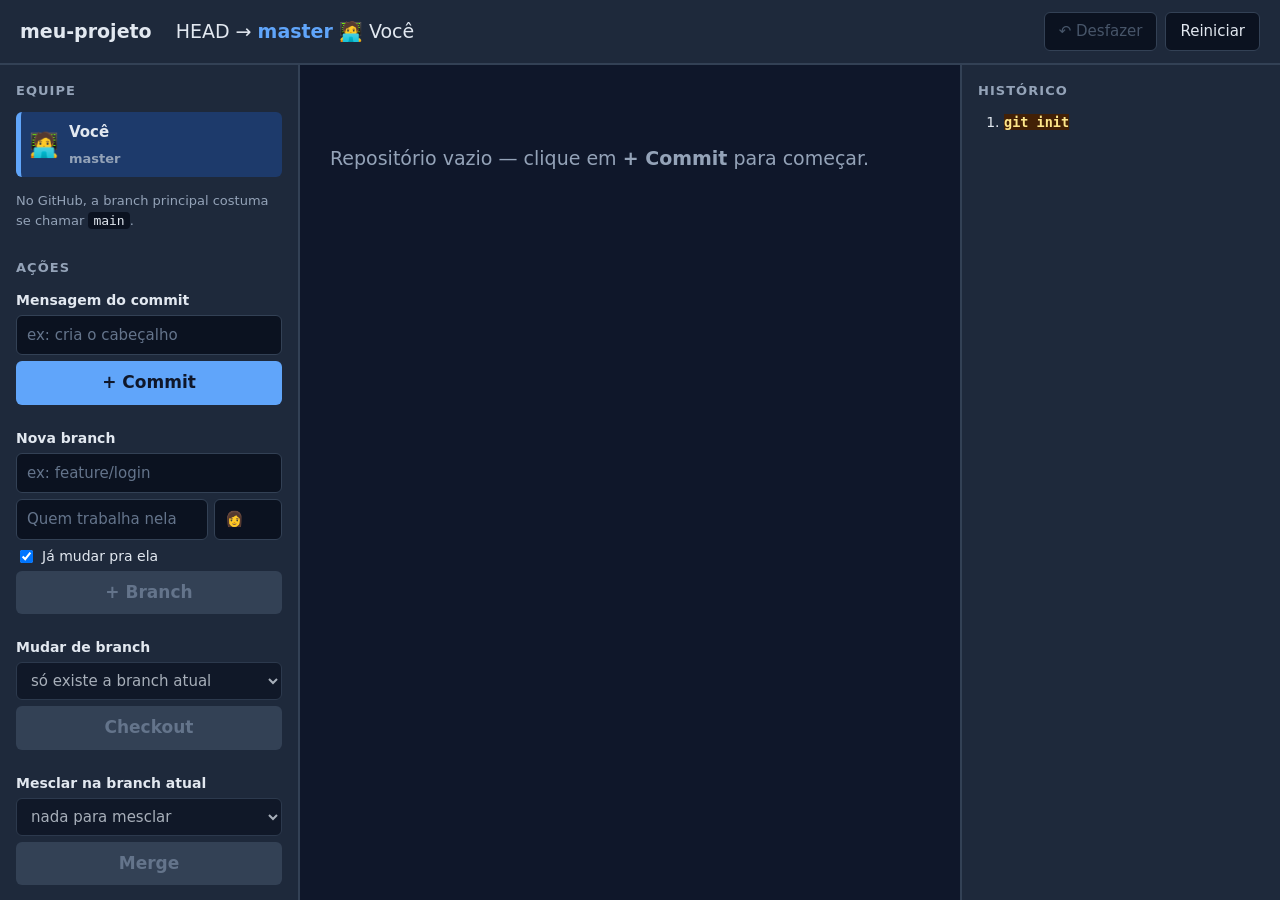
==== branches-na-pratica.html @ c1f227b4 "Torna o botão Salvar do editor de nome alcançável Os inputs em flex sem min-width: 0 não encolhiam a" ====
<!doctype html>
<html lang="pt-BR">
<head>
  <meta charset="utf-8">
  <meta name="viewport" content="width=device-width, initial-scale=1">
  <title>Branches na prática</title>
  <style>
/* Tema escuro. Projetor em sala com a luz baixa: fundo escuro cansa menos a vista
   e faz as cores das branches saltarem. Tipografia grande para leitura no fundo
   da sala.

   O fundo NÃO é preto puro: projetor com preto absoluto revela poeira e pontos
   quentes da lente. Um azul-ardósia bem escuro rende melhor. */

:root {
  --texto: #e2e8f0;
  --texto-suave: #94a3b8;
  --texto-apagado: #64748b;
  --borda: #334155;
  --fundo: #0f172a;
  --fundo-painel: #1e293b;
  --fundo-campo: #0b1220;
  /* Azul claro, não médio: no tema escuro o botão primário leva texto ESCURO em
     cima, igual às pílulas das branches. Texto branco sobre um azul médio daria
     3,7:1 — abaixo do mínimo legível, e são os cinco botões que o professor mais
     usa. Claro + texto escuro dá ~6,7:1 e ainda unifica a linguagem visual. */
  --destaque: #60a5fa;
  --erro: #f87171;
  --realce: #fde68a;
  --realce-fundo: #422006;
}

* { box-sizing: border-box; }

body {
  margin: 0;
  font: 17px/1.5 system-ui, -apple-system, "Segoe UI", sans-serif;
  color: var(--texto);
  background: var(--fundo);
  height: 100vh;
  display: flex;
  flex-direction: column;
  overflow: hidden;
}

/* ---------- topo ---------- */

.topo {
  display: flex;
  align-items: center;
  gap: 24px;
  padding: 12px 20px;
  border-bottom: 2px solid var(--borda);
  background: var(--fundo-painel);
  flex: 0 0 auto;
}
.topo-titulo { font-weight: 700; font-size: 19px; }
.topo-head { font-size: 19px; flex: 1; }
.topo-head strong { color: var(--destaque); }
.topo-acoes { display: flex; gap: 8px; }

/* ---------- colunas ---------- */

.colunas {
  display: grid;
  grid-template-columns: 300px 1fr 320px;
  flex: 1 1 auto;
  min-height: 0;
}

.coluna-esquerda, .coluna-direita {
  overflow-y: auto;
  padding: 16px;
  background: var(--fundo-painel);
}
.coluna-esquerda { border-right: 2px solid var(--borda); }
.coluna-direita { border-left: 2px solid var(--borda); }

.coluna-centro {
  display: flex;
  flex-direction: column;
  min-width: 0;
  min-height: 0;
}

h2 {
  font-size: 13px;
  text-transform: uppercase;
  letter-spacing: 0.08em;
  color: var(--texto-suave);
  margin: 0 0 12px;
}

.bloco { margin-bottom: 28px; }

/* ---------- controles ---------- */

.acao { margin-bottom: 18px; }
.acao label { display: block; font-size: 14px; font-weight: 600; margin-bottom: 4px; }

input[type="text"], select {
  width: 100%;
  padding: 8px 10px;
  font: inherit;
  font-size: 15px;
  color: var(--texto);
  border: 1px solid var(--borda);
  border-radius: 6px;
  background: var(--fundo-campo);
  margin-bottom: 6px;
}
input[type="text"]::placeholder { color: var(--texto-apagado); }
input[type="text"]:focus, select:focus {
  outline: 2px solid var(--destaque);
  outline-offset: 1px;
}

.dupla { display: grid; grid-template-columns: 1fr 68px; gap: 6px; }
.dupla input { margin-bottom: 6px; }

.checkbox {
  font-weight: 400 !important;
  font-size: 14px !important;
  display: flex !important;
  align-items: center;
  gap: 6px;
  margin-bottom: 8px;
}
.checkbox input { width: auto; }

.botao {
  width: 100%;
  padding: 9px 12px;
  font: inherit;
  font-weight: 700;
  color: #0f172a;
  background: var(--destaque);
  border: none;
  border-radius: 6px;
  cursor: pointer;
}
.botao:hover { filter: brightness(1.15); }
.botao:disabled { background: #334155; color: #64748b; cursor: not-allowed; }

.botao-secundario {
  padding: 7px 14px;
  font: inherit;
  font-size: 15px;
  color: var(--texto);
  background: var(--fundo-campo);
  border: 1px solid var(--borda);
  border-radius: 6px;
  cursor: pointer;
}
.botao-secundario:hover:not(:disabled) { border-color: var(--destaque); }
.botao-secundario:disabled { color: #475569; cursor: not-allowed; }

.erro {
  color: var(--erro);
  font-size: 13px;
  margin: 4px 0 0;
  min-height: 1px;
}

.nota { font-size: 13px; color: var(--texto-suave); margin-top: 14px; }
.nota code { background: var(--fundo-campo); color: var(--texto); padding: 1px 5px; border-radius: 4px; }

/* ---------- equipe ---------- */

.dev {
  display: flex;
  align-items: center;
  gap: 10px;
  padding: 7px 8px;
  border-radius: 6px;
  border-left: 5px solid transparent;
  margin-bottom: 4px;
}
.dev.ativo { background: #1d3a6b; font-weight: 600; }
.dev-emoji { font-size: 24px; line-height: 1; }
.dev-nome { font-size: 15px; }
.dev-branch { font-size: 13px; color: var(--texto-suave); }

.dev.editando { cursor: default; flex-wrap: wrap; }
.dev.editando input[type="text"] {
  width: auto;
  flex: 1 1 auto;
  min-width: 0;
  margin-bottom: 0;
  padding: 5px 7px;
  font-size: 14px;
}
.dev.editando input.dev-editar-emoji { flex: 0 0 56px; text-align: center; }
.dev.editando .dev-editar-salvar {
  flex: 0 0 auto;
  padding: 5px 10px;
  font-size: 13px;
  font-weight: 700;
  color: #0f172a;
  background: var(--destaque);
  border: none;
  border-radius: 6px;
  cursor: pointer;
}

/* ---------- histórico ---------- */

#lista-historico { margin: 0; padding-left: 26px; font-size: 14px; }
#lista-historico li { margin-bottom: 8px; }
#lista-historico code {
  font-family: ui-monospace, "Cascadia Code", Consolas, monospace;
  font-size: 13.5px;
  color: var(--texto);
  word-break: break-word;
}
#lista-historico li.recente code {
  background: var(--realce-fundo);
  color: var(--realce);
  font-weight: 700;
}

/* ---------- avisos ---------- */

#avisos { padding: 0 20px; flex: 0 0 auto; }
.aviso {
  margin: 10px 0 0;
  padding: 9px 14px;
  border-radius: 6px;
  font-size: 15px;
  color: var(--realce);
  background: var(--realce-fundo);
  border-left: 5px solid #ca8a04;
}

/* ---------- grafo ---------- */

.area-grafo { flex: 1 1 auto; overflow: auto; position: relative; padding: 10px 20px 20px; }
#grafo { display: block; transform-origin: 0 0; }
#dica-vazio { color: var(--texto-suave); font-size: 19px; padding: 50px 10px; }

.faixa-fundo { fill: transparent; }
/* Precisa sobreviver ao "black crush" de projetor barato, que comprime os tons
   escuros todos para perto do preto. #172554 sumia; este tem folga suficiente. */
.faixa-fundo.ativa { fill: #1e3a6b; }
.faixa-nome { font-size: 14px; font-weight: 700; fill: var(--texto-suave); }

.aresta { fill: none; stroke-width: 4; transition: d 300ms ease, stroke 300ms ease; }
.aresta.fantasma { stroke-dasharray: 7 6; }

.no { transition: transform 300ms ease; }
/* O anel em volta do commit é da cor do FUNDO, não branco: ele existe para abrir
   um respiro entre a bolinha e a linha que passa atrás dela. */
.no-circulo { stroke: var(--fundo); stroke-width: 3; }
.no.fantasma .no-circulo { stroke-dasharray: 5 4; opacity: 0.55; }
.no-emoji { font-size: 19px; text-anchor: middle; dominant-baseline: central; }
.no-msg { font-size: 13px; fill: var(--texto-suave); text-anchor: middle; }
.no.fantasma .no-msg { fill: #64748b; }

.etiqueta { transition: transform 300ms ease; }
.etiqueta-fundo { rx: 6; ry: 6; }
/* Texto ESCURO sobre a pílula clara. As cores de branch no tema escuro são
   claras e saturadas; texto branco em cima delas teria contraste baixo. */
.etiqueta-texto { font-size: 15px; font-weight: 700; fill: #0f172a; dominant-baseline: central; }
.etiqueta-linha { stroke-width: 2; }
.marca-head {
  font-size: 13px; font-weight: 800; fill: var(--texto); dominant-baseline: central;
}

@media (prefers-reduced-motion: reduce) {
  .aresta, .no, .etiqueta { transition: none; }
}

</style>
</head>
<body>

<header class="topo">
  <div class="topo-titulo">meu-projeto</div>
  <div class="topo-head" id="barra-head"></div>
  <div class="topo-acoes">
    <button id="btn-desfazer" class="botao-secundario" disabled>↶ Desfazer</button>
    <button id="btn-reiniciar" class="botao-secundario">Reiniciar</button>
  </div>
</header>

<main class="colunas">

  <aside class="coluna-esquerda">
    <section class="bloco">
      <h2>Equipe</h2>
      <div id="painel-equipe"></div>
      <p class="nota">No GitHub, a branch principal costuma se chamar <code>main</code>.</p>
    </section>

    <section class="bloco">
      <h2>Ações</h2>

      <div class="acao">
        <label for="msg-commit">Mensagem do commit</label>
        <input id="msg-commit" type="text" placeholder="ex: cria o cabeçalho">
        <button id="btn-commit" class="botao">+ Commit</button>
        <p class="erro" id="erro-commit"></p>
      </div>

      <div class="acao">
        <label for="nome-branch">Nova branch</label>
        <input id="nome-branch" type="text" placeholder="ex: feature/login">
        <div class="dupla">
          <input id="nome-dono" type="text" placeholder="Quem trabalha nela">
          <input id="emoji-dono" type="text" placeholder="👩" maxlength="4">
        </div>
        <label class="checkbox"><input id="ja-mudar" type="checkbox" checked> Já mudar pra ela</label>
        <button id="btn-branch" class="botao">+ Branch</button>
        <p class="erro" id="erro-branch"></p>
      </div>

      <div class="acao">
        <label for="sel-checkout">Mudar de branch</label>
        <select id="sel-checkout"></select>
        <button id="btn-checkout" class="botao">Checkout</button>
        <p class="erro" id="erro-checkout"></p>
      </div>

      <div class="acao">
        <label for="sel-merge">Mesclar na branch atual</label>
        <select id="sel-merge"></select>
        <button id="btn-merge" class="botao">Merge</button>
        <p class="erro" id="erro-merge"></p>
      </div>

      <div class="acao">
        <label for="sel-reset">Voltar para o commit</label>
        <select id="sel-reset"></select>
        <button id="btn-reset" class="botao">Reset</button>
        <p class="erro" id="erro-reset"></p>
      </div>
    </section>
  </aside>

  <section class="coluna-centro">
    <div id="avisos"></div>
    <div class="area-grafo">
      <p id="dica-vazio">Repositório vazio — clique em <strong>+ Commit</strong> para começar.</p>
      <svg id="grafo" xmlns="http://www.w3.org/2000/svg"></svg>
    </div>
  </section>

  <aside class="coluna-direita">
    <h2>Histórico</h2>
    <ol id="lista-historico"></ol>
  </aside>

</main>

<script>
(function (raiz) {
  "use strict";

  // Cores por faixa. Índice 0 = master. Calibradas para o TEMA ESCURO: tons claros
  // e saturados, que rendem em projetor e continuam distinguíveis entre si mesmo
  // com a matiz distorcida pela lente. Tons médios (#2563eb e afins) sumiriam
  // contra o fundo #0f172a.
  var CORES = [
    "#60a5fa", // azul
    "#fb7185", // rosa
    "#4ade80", // verde
    "#fbbf24", // âmbar
    "#c084fc", // roxo
    "#22d3ee", // ciano
    "#fb923c", // laranja
    "#a3e635"  // lima
  ];

  // SHA falso: hash FNV-1a do contador. Parece um sha de verdade e é determinístico,
  // o que é o que permite testar o resto do módulo.
  function gerarId(n) {
    var h = 0x811c9dc5;
    var s = "commit" + n;
    for (var i = 0; i < s.length; i++) {
      h = h ^ s.charCodeAt(i);
      h = Math.imul(h, 0x01000193) >>> 0;
    }
    return h.toString(16).padStart(8, "0").slice(0, 6);
  }

  function estadoInicial() {
    return {
      commits: [],
      branches: [{ nome: "master", pontaId: null, cor: CORES[0], donoId: "voce", faixa: 0 }],
      HEAD: { branch: "master" },
      devs: [{ id: "voce", nome: "Você", emoji: "🧑‍💻" }],
      historico: [{ n: 1, comando: "git init" }],
      proximoId: 1,
      proximaFaixa: 1
    };
  }

  function clonar(estado) {
    return JSON.parse(JSON.stringify(estado));
  }

  function acharBranch(estado, nome) {
    for (var i = 0; i < estado.branches.length; i++) {
      if (estado.branches[i].nome === nome) return estado.branches[i];
    }
    return null;
  }

  function acharCommit(estado, id) {
    for (var i = 0; i < estado.commits.length; i++) {
      if (estado.commits[i].id === id) return estado.commits[i];
    }
    return null;
  }

  function branchAtual(estado) {
    return acharBranch(estado, estado.HEAD.branch);
  }

  // Muta o estado recebido de propósito: só é chamada de dentro das operações
  // (commit, criarBranch, checkout, merge, reset), que já trabalham sobre um clone.
  function registrar(estado, comando) {
    estado.historico.push({ n: estado.historico.length + 1, comando: comando });
  }

  function commit(estado, mensagem) {
    mensagem = (mensagem || "").trim();
    if (!mensagem) {
      return { ok: false, erro: "Escreva uma mensagem para o commit." };
    }

    var e = clonar(estado);
    var br = branchAtual(e);
    var id = gerarId(e.proximoId);

    e.commits.push({
      id: id,
      mensagem: mensagem,
      pais: br.pontaId ? [br.pontaId] : [],
      autorId: br.donoId,
      faixa: br.faixa,
      ordem: e.proximoId - 1
    });
    e.proximoId = e.proximoId + 1;
    br.pontaId = id;

    var comando = 'git commit -m "' + mensagem.replace(/"/g, '\\"') + '"';
    registrar(e, comando);
    return { ok: true, estado: e, comando: comando };
  }

  // Muta o estado recebido de propósito: só é chamada de dentro de criarBranch,
  // que já trabalha sobre um clone.
  function registrarDev(estado, dono) {
    var nome = ((dono && dono.nome) || "").trim() || "Dev";
    var emoji = ((dono && dono.emoji) || "").trim() || "🧑‍💻";

    // Tira os acentos ANTES de gerar o id. Sem isto, "José" e "Josué" viram os dois
    // "jos", o segundo aluno é confundido com o primeiro e o projetor mostra o nome
    // errado no meio da aula. `normalize` é método de String — não quebra a pureza
    // do módulo nem depende de DOM.
    var semAcento = nome.normalize("NFD").replace(/[\u0300-\u036f]/g, "");
    var base = semAcento.toLowerCase().replace(/[^a-z0-9]+/g, "-").replace(/^-|-$/g, "") || "dev";

    var id = base;
    var sufixo = 2;
    while (true) {
      var achado = null;
      for (var i = 0; i < estado.devs.length; i++) {
        if (estado.devs[i].id === id) achado = estado.devs[i];
      }
      if (!achado) break;
      // Mesmo id E mesmo nome: é a mesma pessoa, reaproveita.
      if (achado.nome === nome) {
        achado.emoji = emoji;
        return id;
      }
      // Mesmo id, nome diferente: pessoa diferente, precisa de id próprio.
      id = base + "-" + sufixo;
      sufixo = sufixo + 1;
    }

    estado.devs.push({ id: id, nome: nome, emoji: emoji });
    return id;
  }

  // Renomear quem é dono de uma branch NÃO é uma operação de Git — é só trocar a
  // etiqueta da pessoa. Por isso não entra no histórico de comandos.
  function editarDev(estado, donoId, nome, emoji) {
    nome = (nome || "").trim();
    if (!nome) {
      return { ok: false, erro: "O nome não pode ficar vazio." };
    }
    var e = clonar(estado);
    for (var i = 0; i < e.devs.length; i++) {
      if (e.devs[i].id === donoId) {
        e.devs[i].nome = nome;
        e.devs[i].emoji = (emoji || "").trim() || e.devs[i].emoji;
        return { ok: true, estado: e };
      }
    }
    return { ok: false, erro: "Pessoa não encontrada." };
  }

  function criarBranch(estado, nome, dono, jaMudar) {
    nome = (nome || "").trim();
    if (!nome) {
      return { ok: false, erro: "Dê um nome para a branch." };
    }
    if (/\s/.test(nome)) {
      return { ok: false, erro: "Nome de branch não pode ter espaço. Use traço ou barra: feature/login" };
    }
    if (acharBranch(estado, nome)) {
      return { ok: false, erro: "Já existe uma branch chamada " + nome + "." };
    }
    if (!branchAtual(estado).pontaId) {
      return { ok: false, erro: "Faça pelo menos um commit antes de criar uma branch." };
    }

    var e = clonar(estado);
    var atual = branchAtual(e);
    var donoId = registrarDev(e, dono);

    e.branches.push({
      nome: nome,
      pontaId: atual.pontaId,
      cor: CORES[e.proximaFaixa % CORES.length],
      donoId: donoId,
      faixa: e.proximaFaixa
    });
    e.proximaFaixa = e.proximaFaixa + 1;

    var comando;
    if (jaMudar) {
      e.HEAD.branch = nome;
      comando = "git checkout -b " + nome;
    } else {
      comando = "git branch " + nome;
    }

    registrar(e, comando);
    return { ok: true, estado: e, comando: comando };
  }

  function checkout(estado, nome) {
    if (!acharBranch(estado, nome)) {
      return { ok: false, erro: "A branch " + nome + " não existe." };
    }
    if (estado.HEAD.branch === nome) {
      return { ok: false, erro: "Você já está em " + nome + "." };
    }

    var e = clonar(estado);
    e.HEAD.branch = nome;
    var comando = "git checkout " + nome;
    registrar(e, comando);
    return { ok: true, estado: e, comando: comando };
  }

  // Percorre a cadeia de pais e devolve o conjunto de ids alcançáveis,
  // incluindo o próprio commitId.
  function alcancaveis(estado, commitId) {
    var vistos = {};
    var pilha = commitId ? [commitId] : [];
    while (pilha.length > 0) {
      var id = pilha.pop();
      if (!id || vistos[id]) continue;
      vistos[id] = true;
      var c = acharCommit(estado, id);
      if (c) {
        for (var i = 0; i < c.pais.length; i++) pilha.push(c.pais[i]);
      }
    }
    return vistos;
  }

  function ehAncestral(estado, idA, idB) {
    if (!idA || !idB) return false;
    return alcancaveis(estado, idB)[idA] === true;
  }

  function merge(estado, nomeOrigem) {
    var origem = acharBranch(estado, nomeOrigem);
    if (!origem) {
      return { ok: false, erro: "A branch " + nomeOrigem + " não existe." };
    }
    var atual = branchAtual(estado);
    if (origem.nome === atual.nome) {
      return { ok: false, erro: "Não dá para mesclar uma branch nela mesma." };
    }
    if (!origem.pontaId) {
      return { ok: false, erro: "A branch " + nomeOrigem + " ainda não tem commits." };
    }

    var comando = "git merge " + nomeOrigem;

    // Nada a trazer: a ponta da origem já faz parte da história da branch atual.
    if (atual.pontaId && ehAncestral(estado, origem.pontaId, atual.pontaId)) {
      var eA = clonar(estado);
      registrar(eA, comando);
      return {
        ok: true, estado: eA, comando: comando,
        tipo: "atualizado", aviso: "Already up to date."
      };
    }

    // Fast-forward: a branch atual não andou desde a ramificação.
    if (!atual.pontaId || ehAncestral(estado, atual.pontaId, origem.pontaId)) {
      var eF = clonar(estado);
      acharBranch(eF, atual.nome).pontaId = origem.pontaId;
      registrar(eF, comando);
      return {
        ok: true, estado: eF, comando: comando,
        tipo: "fast-forward", aviso: "Fast-forward: a etiqueta só andou para frente."
      };
    }

    // Os dois lados avançaram: nasce um commit com dois pais.
    var e = clonar(estado);
    var destino = branchAtual(e);
    var id = gerarId(e.proximoId);

    e.commits.push({
      id: id,
      mensagem: "Merge branch '" + nomeOrigem + "' into " + destino.nome,
      pais: [destino.pontaId, origem.pontaId],
      autorId: destino.donoId,
      faixa: destino.faixa,
      ordem: e.proximoId - 1
    });
    e.proximoId = e.proximoId + 1;
    destino.pontaId = id;

    registrar(e, comando);
    return { ok: true, estado: e, comando: comando, tipo: "commit-de-merge" };
  }

  function reset(estado, commitId) {
    var atual = branchAtual(estado);
    if (!acharCommit(estado, commitId)) {
      return { ok: false, erro: "Esse commit não existe." };
    }
    if (commitId === atual.pontaId) {
      return { ok: false, erro: "Você já está nesse commit." };
    }
    if (!alcancaveis(estado, atual.pontaId)[commitId]) {
      return { ok: false, erro: "Esse commit não faz parte do histórico de " + atual.nome + "." };
    }

    var e = clonar(estado);
    acharBranch(e, atual.nome).pontaId = commitId;
    var comando = "git reset --hard " + commitId;
    registrar(e, comando);
    return { ok: true, estado: e, comando: comando };
  }

  // Commits que nenhuma branch alcança mais. São desenhados na faixa fantasma.
  function orfaos(estado) {
    var vivos = {};
    for (var i = 0; i < estado.branches.length; i++) {
      var alc = alcancaveis(estado, estado.branches[i].pontaId);
      for (var id in alc) {
        if (Object.prototype.hasOwnProperty.call(alc, id)) vivos[id] = true;
      }
    }
    var lista = [];
    for (var j = 0; j < estado.commits.length; j++) {
      if (!vivos[estado.commits[j].id]) lista.push(estado.commits[j].id);
    }
    return lista;
  }

  // Alimenta o dropdown de reset: histórico da branch atual, do mais novo para o
  // mais antigo, sem a ponta atual (resetar para ela seria um comando sem efeito).
  function commitsAlcancaveis(estado) {
    var atual = branchAtual(estado);
    if (!atual || !atual.pontaId) return [];
    var alc = alcancaveis(estado, atual.pontaId);
    var lista = [];
    for (var i = estado.commits.length - 1; i >= 0; i--) {
      var c = estado.commits[i];
      if (alc[c.id] && c.id !== atual.pontaId) {
        lista.push({ id: c.id, mensagem: c.mensagem });
      }
    }
    return lista;
  }

  raiz.Repo = {
    CORES: CORES,
    gerarId: gerarId,
    estadoInicial: estadoInicial,
    clonar: clonar,
    acharBranch: acharBranch,
    acharCommit: acharCommit,
    branchAtual: branchAtual,
    commit: commit,
    editarDev: editarDev,
    criarBranch: criarBranch,
    checkout: checkout,
    alcancaveis: alcancaveis,
    ehAncestral: ehAncestral,
    merge: merge,
    reset: reset,
    orfaos: orfaos,
    commitsAlcancaveis: commitsAlcancaveis
  };
})(typeof globalThis !== "undefined" ? globalThis : this);

</script>
<script>
(function (raiz) {
  "use strict";

  var Repo = raiz.Repo;
  if (!Repo && typeof require !== "undefined") {
    require("./repo.js");
    Repo = raiz.Repo;
  }

  var RAIO = 18;
  var ESPACO_X = 96;
  var ESPACO_Y = 96;
  var MARGEM_X = 90;
  var MARGEM_Y = 70;
  var DESLOC_ETIQUETA_X = 34;  // etiqueta fica à direita do commit-ponta
  var ALTURA_ETIQUETA = 30;    // passo do empilhamento
  var LARGURA_HEAD = 62;       // folga para "◀ HEAD" depois da pílula, com margem
  var MEIA_LEGENDA = 55;       // metade da largura máxima de uma legenda de 12 caracteres
  var COR_FANTASMA = "#64748b"; // cinza-ardósia: visível no escuro, claramente apagado

  function calcular(estado) {
    var orfaos = {};
    var listaOrfaos = Repo.orfaos(estado);
    for (var i = 0; i < listaOrfaos.length; i++) orfaos[listaOrfaos[i]] = true;

    // A faixa fantasma fica sempre abaixo de todas as faixas de branch.
    var maiorFaixa = 0;
    for (var b = 0; b < estado.branches.length; b++) {
      if (estado.branches[b].faixa > maiorFaixa) maiorFaixa = estado.branches[b].faixa;
    }
    var faixaFantasma = maiorFaixa + 1;

    var corDaFaixa = {};
    var emojiDoDev = {};
    for (var d = 0; d < estado.devs.length; d++) emojiDoDev[estado.devs[d].id] = estado.devs[d].emoji;
    for (var k = 0; k < estado.branches.length; k++) corDaFaixa[estado.branches[k].faixa] = estado.branches[k].cor;

    // ----- nós -----
    var pos = {};
    var nos = [];
    for (var c = 0; c < estado.commits.length; c++) {
      var commit = estado.commits[c];
      var orfao = orfaos[commit.id] === true;
      var faixa = orfao ? faixaFantasma : commit.faixa;
      var x = MARGEM_X + commit.ordem * ESPACO_X;
      var y = MARGEM_Y + faixa * ESPACO_Y;
      pos[commit.id] = { x: x, y: y, faixa: faixa };
      nos.push({
        id: commit.id,
        x: x,
        y: y,
        cor: orfao ? COR_FANTASMA : (corDaFaixa[commit.faixa] || COR_FANTASMA),
        emoji: emojiDoDev[commit.autorId] || "🧑‍💻",
        mensagem: commit.mensagem,
        orfao: orfao,
        faixa: faixa
      });
    }

    // ----- arestas -----
    var arestas = [];
    for (var n = 0; n < estado.commits.length; n++) {
      var filho = estado.commits[n];
      for (var p = 0; p < filho.pais.length; p++) {
        var pai = filho.pais[p];
        if (!pos[pai] || !pos[filho.id]) continue;
        arestas.push({
          de: pai,
          para: filho.id,
          x1: pos[pai].x,
          y1: pos[pai].y,
          x2: pos[filho.id].x,
          y2: pos[filho.id].y,
          tipo: pos[pai].faixa === pos[filho.id].faixa ? "reta" : "curva",
          cor: pos[filho.id].faixa === faixaFantasma ? COR_FANTASMA : (corDaFaixa[filho.faixa] || COR_FANTASMA)
        });
      }
    }

    // ----- etiquetas -----
    // Ancoradas no commit-ponta. branch.faixa decide onde nascem commits futuros,
    // não onde a etiqueta é desenhada. Etiquetas no mesmo commit empilham.
    var porPonta = {};
    var ordemPonta = [];
    for (var q = 0; q < estado.branches.length; q++) {
      var br = estado.branches[q];
      if (!br.pontaId) continue;
      if (!porPonta[br.pontaId]) { porPonta[br.pontaId] = []; ordemPonta.push(br.pontaId); }
      porPonta[br.pontaId].push(br);
    }

    var etiquetas = [];
    for (var o = 0; o < ordemPonta.length; o++) {
      var pontaId = ordemPonta[o];
      var grupo = porPonta[pontaId];
      var centro = ((grupo.length - 1) * ALTURA_ETIQUETA) / 2;
      for (var g = 0; g < grupo.length; g++) {
        var emoji = emojiDoDev[grupo[g].donoId] || "🧑‍💻";
        var rotulo = emoji + " " + grupo[g].nome;
        etiquetas.push({
          nome: grupo[g].nome,
          cor: grupo[g].cor,
          emoji: emoji,
          commitId: pontaId,
          x: pos[pontaId].x + DESLOC_ETIQUETA_X,
          y: pos[pontaId].y + g * ALTURA_ETIQUETA - centro,
          ehHead: estado.HEAD.branch === grupo[g].nome,
          larguraPilula: 22 + rotulo.length * 9.5
        });
      }
    }

    // ----- faixas -----
    var faixas = [];
    for (var f = 0; f < estado.branches.length; f++) {
      var bf = estado.branches[f];
      if (!bf.pontaId) continue; // branch ainda sem commit não tem faixa para desenhar
      faixas.push({
        indice: bf.faixa,
        y: MARGEM_Y + bf.faixa * ESPACO_Y,
        nome: bf.nome,
        cor: bf.cor,
        ativa: estado.HEAD.branch === bf.nome,
        fantasma: false
      });
    }
    faixas.sort(function (a, z) { return a.indice - z.indice; });
    if (listaOrfaos.length > 0) {
      faixas.push({
        indice: faixaFantasma,
        y: MARGEM_Y + faixaFantasma * ESPACO_Y,
        nome: "commits abandonados",
        cor: COR_FANTASMA,
        ativa: false,
        fantasma: true
      });
    }

    var maiorX = MARGEM_X;
    for (var m = 0; m < nos.length; m++) if (nos[m].x > maiorX) maiorX = nos[m].x;
    var ultimaFaixa = faixas.length > 0 ? faixas[faixas.length - 1].indice : 0;

    // A largura vem do conteúdo, não de uma folga fixa: cada etiqueta reserva
    // espaço para a própria pílula MAIS o marcador "◀ HEAD", ainda que ela não
    // seja o HEAD agora — assim o canvas não pula de largura quando o HEAD muda.
    var largura = maiorX + MEIA_LEGENDA;
    for (var ie = 0; ie < etiquetas.length; ie++) {
      var direita = etiquetas[ie].x + etiquetas[ie].larguraPilula + 10 + LARGURA_HEAD;
      if (direita > largura) largura = direita;
    }

    return {
      nos: nos,
      arestas: arestas,
      etiquetas: etiquetas,
      faixas: faixas,
      largura: largura,
      altura: MARGEM_Y + (ultimaFaixa + 1) * ESPACO_Y,
      vazio: nos.length === 0
    };
  }

  raiz.Layout = {
    calcular: calcular,
    RAIO: RAIO,
    ESPACO_X: ESPACO_X,
    ESPACO_Y: ESPACO_Y,
    MARGEM_X: MARGEM_X,
    MARGEM_Y: MARGEM_Y,
    LARGURA_HEAD: LARGURA_HEAD,
    COR_FANTASMA: COR_FANTASMA
  };
})(typeof globalThis !== "undefined" ? globalThis : this);

</script>
<script>
(function (raiz) {
  "use strict";

  var NS = "http://www.w3.org/2000/svg";
  var svg = null;
  var grupos = {};

  // Elementos reaproveitados entre desenhos, indexados por chave estável:
  // commits por id, etiquetas por nome de branch.
  //
  // Isto NÃO é otimização — é o que faz a animação existir. Transição CSS só
  // dispara quando um elemento JÁ ESTAVA na tela com outro valor. Se recriássemos
  // tudo a cada desenho, a etiqueta teletransportaria em vez de deslizar, e o
  // principal recurso didático do app iria embora.
  var vistos = { nos: {}, etiquetas: {} };

  function criar(tag, atributos) {
    var el = document.createElementNS(NS, tag);
    for (var k in atributos) {
      if (Object.prototype.hasOwnProperty.call(atributos, k)) el.setAttribute(k, atributos[k]);
    }
    return el;
  }

  function limpar(el) {
    while (el.firstChild) el.removeChild(el.firstChild);
  }

  // Ordem de criação = ordem de pintura. Faixas ficam por baixo de tudo,
  // etiquetas por cima de tudo.
  function montar(elementoSvg) {
    svg = elementoSvg;
    limpar(svg);
    vistos = { nos: {}, etiquetas: {} };
    ["faixas", "arestas", "nos", "etiquetas"].forEach(function (nome) {
      grupos[nome] = criar("g", { "class": "grupo-" + nome });
      svg.appendChild(grupos[nome]);
    });
  }

  // Descarta os elementos cuja chave sumiu do layout (ex.: reiniciar, desfazer).
  function podar(cache, grupo, presentes) {
    for (var chave in cache) {
      if (!Object.prototype.hasOwnProperty.call(cache, chave)) continue;
      if (!presentes[chave]) {
        grupo.removeChild(cache[chave].g);
        delete cache[chave];
      }
    }
  }

  function desenharFaixas(layout) {
    limpar(grupos.faixas);
    layout.faixas.forEach(function (f) {
      grupos.faixas.appendChild(criar("rect", {
        "class": "faixa-fundo" + (f.ativa ? " ativa" : ""),
        x: 0, y: f.y - 44, width: layout.largura, height: 88
      }));
      var texto = criar("text", { "class": "faixa-nome", x: 10, y: f.y - 26 });
      texto.textContent = f.nome;
      texto.setAttribute("fill", f.cor);
      grupos.faixas.appendChild(texto);
    });
  }

  function desenharArestas(layout) {
    limpar(grupos.arestas);
    layout.arestas.forEach(function (a) {
      var d;
      if (a.tipo === "reta") {
        d = "M " + a.x1 + " " + a.y1 + " L " + a.x2 + " " + a.y2;
      } else {
        // Bézier cúbica: sai na horizontal do pai e chega na horizontal do filho,
        // o que deixa a ramificação com cara de trilho de trem.
        var meio = (a.x1 + a.x2) / 2;
        d = "M " + a.x1 + " " + a.y1 +
            " C " + meio + " " + a.y1 + ", " + meio + " " + a.y2 + ", " + a.x2 + " " + a.y2;
      }
      grupos.arestas.appendChild(criar("path", {
        "class": "aresta" + (a.cor === Layout.COR_FANTASMA ? " fantasma" : ""),
        d: d,
        stroke: a.cor
      }));
    });
  }

  // Reaproveita o <g> de cada commit (chave = id) para que a descida até a faixa
  // fantasma, no reset, seja animada em vez de instantânea.
  function desenharNos(layout) {
    var presentes = {};

    layout.nos.forEach(function (n) {
      presentes[n.id] = true;
      var item = vistos.nos[n.id];

      if (!item) {
        item = {
          g: criar("g", { "class": "no" }),
          circulo: criar("circle", { "class": "no-circulo", r: Layout.RAIO }),
          emoji: criar("text", { "class": "no-emoji", x: 0, y: 1 }),
          msg: criar("text", { "class": "no-msg", x: 0, y: Layout.RAIO + 20 }),
          titulo: criar("title", {})
        };
        item.g.appendChild(item.circulo);
        item.g.appendChild(item.emoji);
        item.g.appendChild(item.msg);
        item.g.appendChild(item.titulo);
        // Posiciona ANTES de entrar no DOM: assim o commit novo aparece no lugar
        // certo, e só os movimentos posteriores é que animam.
        item.g.setAttribute("transform", "translate(" + n.x + "," + n.y + ")");
        grupos.nos.appendChild(item.g);
        vistos.nos[n.id] = item;
      }

      item.g.setAttribute("class", "no" + (n.orfao ? " fantasma" : ""));
      item.g.setAttribute("transform", "translate(" + n.x + "," + n.y + ")");
      item.circulo.setAttribute("fill", n.cor);
      item.emoji.textContent = n.emoji;
      item.msg.textContent = n.mensagem.length > 12 ? n.mensagem.slice(0, 11) + "…" : n.mensagem;
      item.titulo.textContent = n.id + " — " + n.mensagem;
    });

    podar(vistos.nos, grupos.nos, presentes);
  }

  // A chave é o NOME da branch, não o commit. É exatamente por isso que a etiqueta
  // desliza: quando um commit novo entra, o mesmo <g> continua na tela e só muda de
  // transform — que é o momento "a master não copiou nada, ela só andou".
  function desenharEtiquetas(layout) {
    var presentes = {};

    layout.etiquetas.forEach(function (e) {
      presentes[e.nome] = true;
      var item = vistos.etiquetas[e.nome];

      if (!item) {
        item = {
          g: criar("g", { "class": "etiqueta" }),
          linha: criar("line", { "class": "etiqueta-linha", x2: 0, y2: 0 }),
          fundo: criar("rect", { "class": "etiqueta-fundo", y: -13, height: 26 }),
          texto: criar("text", { "class": "etiqueta-texto", x: 11, y: 1 }),
          head: criar("text", { "class": "marca-head", y: 1 })
        };
        item.g.appendChild(item.linha);
        item.g.appendChild(item.fundo);
        item.g.appendChild(item.texto);
        item.g.appendChild(item.head);
        item.g.setAttribute("transform", "translate(" + e.x + "," + e.y + ")");
        grupos.etiquetas.appendChild(item.g);
        vistos.etiquetas[e.nome] = item;
      }

      var rotulo = e.emoji + " " + e.nome;
      var largura = e.larguraPilula;

      item.g.setAttribute("transform", "translate(" + e.x + "," + e.y + ")");

      // Conector até o commit, em coordenadas locais do <g>. Deixa explícito em
      // qual bolinha a etiqueta está grudada.
      item.linha.setAttribute("x1", layoutXdoCommit(layout, e.commitId) - e.x);
      item.linha.setAttribute("y1", layoutYdoCommit(layout, e.commitId) - e.y);
      item.linha.setAttribute("stroke", e.cor);

      item.fundo.setAttribute("x", 0);
      item.fundo.setAttribute("width", largura);
      item.fundo.setAttribute("fill", e.cor);

      item.texto.textContent = rotulo;

      item.head.setAttribute("x", largura + 10);
      item.head.textContent = e.ehHead ? "◀ HEAD" : "";
    });

    podar(vistos.etiquetas, grupos.etiquetas, presentes);
  }

  function layoutXdoCommit(layout, id) {
    for (var i = 0; i < layout.nos.length; i++) if (layout.nos[i].id === id) return layout.nos[i].x;
    return 0;
  }

  function layoutYdoCommit(layout, id) {
    for (var i = 0; i < layout.nos.length; i++) if (layout.nos[i].id === id) return layout.nos[i].y;
    return 0;
  }

  // Devolve as dimensões REAIS desenhadas — que não são as do layout quando há
  // etiquetas acima de y=0. Task 10 usa este retorno, não layout.altura.
  function desenhar(layout) {
    // Uma pilha alta de etiquetas no mesmo commit sobe acima de y=0: com
    // MARGEM_Y=70 e passo de 30, seis branches no mesmo commit já estouram.
    // (Cenário real de aula: "cada aluno cria a sua branch a partir daqui".)
    // Um viewBox fixo em "0 0 …" cortaria as de cima, então o topo acompanha.
    var minY = 0;
    for (var i = 0; i < layout.etiquetas.length; i++) {
      var topo = layout.etiquetas[i].y - 13; // metade da altura da pílula
      if (topo < minY) minY = topo;
    }
    var altura = layout.altura - minY;

    svg.setAttribute("width", layout.largura);
    svg.setAttribute("height", altura);
    svg.setAttribute("viewBox", minY === 0
      ? "0 0 " + layout.largura + " " + altura
      : "0 " + minY + " " + layout.largura + " " + altura);

    desenharFaixas(layout);
    desenharArestas(layout);
    desenharNos(layout);
    desenharEtiquetas(layout);

    return { largura: layout.largura, altura: altura };
  }

  raiz.Graph = { montar: montar, desenhar: desenhar };
})(typeof globalThis !== "undefined" ? globalThis : this);

</script>
<script>
(function (raiz) {
  "use strict";

  var CHAVE = "git-branch-aula/v1";
  var LIMITE_DESFAZER = 50;
  var pilha = [];

  function salvar(estado) {
    try {
      localStorage.setItem(CHAVE, JSON.stringify(estado));
    } catch (err) {
      // Modo anônimo ou armazenamento cheio: o app continua funcionando,
      // só não sobrevive a um F5. Não vale interromper a aula por isso.
    }
  }

  function carregar() {
    try {
      var bruto = localStorage.getItem(CHAVE);
      if (!bruto) return null;
      var estado = JSON.parse(bruto);
      // Guarda contra um localStorage de versão antiga ou corrompido. Confere os
      // quatro campos que a tela lê logo no primeiro desenho — faltando qualquer
      // um deles, o app quebraria em cima da aula em vez de simplesmente começar
      // do zero.
      if (!estado || !estado.branches || !estado.HEAD ||
          !estado.historico || !estado.devs || !estado.commits) return null;

      // Coerência: o HEAD precisa apontar para uma branch que realmente existe
      // e proximoId precisa ser o número que as próximas operações vão usar.
      // Sem isto, um localStorage de uma versão antiga passa pelo guard acima
      // e só quebra depois, dentro de pintarBarra, com a tela em branco e
      // nenhuma pista fora do DevTools.
      var branchExiste = false;
      for (var i = 0; i < estado.branches.length; i++) {
        if (estado.branches[i].nome === estado.HEAD.branch) { branchExiste = true; break; }
      }
      if (!branchExiste || typeof estado.proximoId !== "number") return null;

      return estado;
    } catch (err) {
      return null;
    }
  }

  function limpar() {
    try { localStorage.removeItem(CHAVE); } catch (err) { /* ver salvar() */ }
    pilha = [];
  }

  function empilhar(estado) {
    pilha.push(JSON.stringify(estado));
    if (pilha.length > LIMITE_DESFAZER) pilha.shift();
  }

  function desempilhar() {
    if (pilha.length === 0) return null;
    return JSON.parse(pilha.pop());
  }

  function podeDesfazer() {
    return pilha.length > 0;
  }

  raiz.Storage = {
    salvar: salvar,
    carregar: carregar,
    limpar: limpar,
    empilhar: empilhar,
    desempilhar: desempilhar,
    podeDesfazer: podeDesfazer
  };
})(typeof globalThis !== "undefined" ? globalThis : this);

</script>
<script>
(function (raiz) {
  "use strict";

  // Guardado aqui (em vez de mudar a assinatura de atualizar/pintarEquipe) porque
  // montar() já é o único lugar que recebe o callback vindo de main.js.
  var acaoAoExecutar = null;

  function pegar(id) { return document.getElementById(id); }

  function opcao(valor, rotulo) {
    var o = document.createElement("option");
    o.value = valor;
    o.textContent = rotulo;
    return o;
  }

  function preencher(select, itens, vazio) {
    var anterior = select.value;
    select.innerHTML = "";
    if (itens.length === 0) {
      select.appendChild(opcao("", vazio));
      select.disabled = true;
      return;
    }
    select.disabled = false;
    itens.forEach(function (i) { select.appendChild(opcao(i.valor, i.rotulo)); });
    for (var k = 0; k < itens.length; k++) {
      if (itens[k].valor === anterior) { select.value = anterior; return; }
    }
  }

  function acharDev(estado, donoId) {
    for (var i = 0; i < estado.devs.length; i++) {
      if (estado.devs[i].id === donoId) return estado.devs[i];
    }
    return null;
  }

  function span(classe, texto) {
    var el = document.createElement("span");
    if (classe) el.className = classe;
    el.textContent = texto;
    return el;
  }

  function montar(aoExecutar) {
    acaoAoExecutar = aoExecutar;

    pegar("btn-commit").addEventListener("click", function () {
      aoExecutar("commit", { mensagem: pegar("msg-commit").value });
    });

    pegar("msg-commit").addEventListener("keydown", function (ev) {
      if (ev.key === "Enter") pegar("btn-commit").click();
    });

    pegar("btn-branch").addEventListener("click", function () {
      aoExecutar("criarBranch", {
        nome: pegar("nome-branch").value,
        dono: { nome: pegar("nome-dono").value, emoji: pegar("emoji-dono").value },
        jaMudar: pegar("ja-mudar").checked
      });
    });

    pegar("btn-checkout").addEventListener("click", function () {
      aoExecutar("checkout", { nome: pegar("sel-checkout").value });
    });

    pegar("btn-merge").addEventListener("click", function () {
      aoExecutar("merge", { nome: pegar("sel-merge").value });
    });

    pegar("btn-reset").addEventListener("click", function () {
      aoExecutar("reset", { commitId: pegar("sel-reset").value });
    });
  }

  function limparCampos(nomeAcao) {
    if (nomeAcao === "commit") pegar("msg-commit").value = "";
    if (nomeAcao === "criarBranch") {
      pegar("nome-branch").value = "";
      pegar("nome-dono").value = "";
      pegar("emoji-dono").value = "";
    }
  }

  function limparErros() {
    ["commit", "branch", "checkout", "merge", "reset"].forEach(function (n) {
      pegar("erro-" + n).textContent = "";
    });
    pegar("avisos").innerHTML = "";
  }

  var MAPA_ERRO = {
    commit: "erro-commit",
    criarBranch: "erro-branch",
    checkout: "erro-checkout",
    merge: "erro-merge",
    reset: "erro-reset",
    editarDev: "erro-branch"
  };

  function mostrarErro(nomeAcao, mensagem) {
    var alvo = pegar(MAPA_ERRO[nomeAcao] || "erro-commit");
    alvo.textContent = mensagem;
  }

  function mostrarAviso(mensagem) {
    var p = document.createElement("p");
    p.className = "aviso";
    p.textContent = mensagem;
    pegar("avisos").appendChild(p);
  }

  function pintarBarra(estado) {
    var br = Repo.branchAtual(estado);
    var dono = acharDev(estado, br.donoId);
    var alvo = pegar("barra-head");

    alvo.textContent = "HEAD → ";
    var forte = document.createElement("strong");
    forte.textContent = br.nome;
    alvo.appendChild(forte);
    if (dono) {
      alvo.appendChild(document.createTextNode("  " + dono.emoji + " " + dono.nome));
    }
  }

  function pintarEquipe(estado) {
    var painel = pegar("painel-equipe");
    painel.textContent = "";
    estado.branches.forEach(function (br) {
      var dono = acharDev(estado, br.donoId);

      var div = document.createElement("div");
      div.className = "dev" + (estado.HEAD.branch === br.nome ? " ativo" : "");
      div.style.borderLeftColor = br.cor;
      div.title = "Clique para renomear";
      div.style.cursor = "pointer";

      function pintarConteudo() {
        div.textContent = "";
        div.appendChild(span("dev-emoji", dono ? dono.emoji : "🧑‍💻"));
        var bloco = document.createElement("span");
        bloco.appendChild(span("dev-nome", dono ? dono.nome : "Dev"));
        bloco.appendChild(document.createElement("br"));
        bloco.appendChild(span("dev-branch", br.nome));
        div.appendChild(bloco);
      }

      function abrirEditor() {
        div.classList.add("editando");
        div.textContent = "";

        var inputNome = document.createElement("input");
        inputNome.type = "text";
        inputNome.className = "dev-editar-nome";
        inputNome.value = dono ? dono.nome : "";

        var inputEmoji = document.createElement("input");
        inputEmoji.type = "text";
        inputEmoji.className = "dev-editar-emoji";
        inputEmoji.maxLength = 4;
        inputEmoji.value = dono ? dono.emoji : "";

        var btnSalvar = document.createElement("button");
        btnSalvar.type = "button";
        btnSalvar.className = "dev-editar-salvar";
        btnSalvar.textContent = "Salvar";

        // Trava contra reentrância: salvar() e cancelar() disparam de vários
        // eventos (Enter, clique no Salvar, Escape, sair do editor) e só o
        // primeiro pode valer.
        var resolvido = false;

        function salvar() {
          if (resolvido) return;
          resolvido = true;
          var ok = acaoAoExecutar("editarDev", { donoId: br.donoId, nome: inputNome.value, emoji: inputEmoji.value });
          // Rejeitado (ex.: nome vazio): não há redesenho para destruir este
          // editor, então solta a trava para o professor poder corrigir e
          // tentar de novo em vez de ficar com a linha travada.
          if (ok === false) resolvido = false;
        }

        function cancelar() {
          if (resolvido) return;
          resolvido = true;
          div.classList.remove("editando");
          pintarConteudo();
        }

        function teclado(ev) {
          if (ev.key === "Enter") salvar();
          else if (ev.key === "Escape") cancelar();
        }
        inputNome.addEventListener("keydown", teclado);
        inputEmoji.addEventListener("keydown", teclado);

        // mousedown, não click: dispara ANTES do campo em foco perder o foco.
        // Com click, o blur fecharia o editor primeiro e o clique no Salvar
        // nunca chegaria a valer.
        btnSalvar.addEventListener("mousedown", function (ev) {
          ev.preventDefault();
          salvar();
        });

        // focusout (não blur) para poder checar PARA ONDE o foco foi: alternar
        // entre nome e emoji com Tab não pode fechar o editor, só sair dele
        // por completo conta como "blur sem mudança" e cancela.
        div.addEventListener("focusout", function (ev) {
          if (resolvido) return;
          if (ev.relatedTarget && div.contains(ev.relatedTarget)) return;
          cancelar();
        });

        div.appendChild(inputNome);
        div.appendChild(inputEmoji);
        div.appendChild(btnSalvar);
        inputNome.focus();
        inputNome.select();
      }

      pintarConteudo();

      div.addEventListener("click", function () {
        // Sem isto, clicar dentro do próprio input (para posicionar o cursor)
        // borbulharia até aqui e reabriria o editor por cima dele mesmo.
        if (div.classList.contains("editando")) return;
        abrirEditor();
      });

      painel.appendChild(div);
    });
  }

  function pintarHistorico(estado) {
    var lista = pegar("lista-historico");
    lista.innerHTML = "";
    estado.historico.forEach(function (h, i) {
      var li = document.createElement("li");
      if (i === estado.historico.length - 1) li.className = "recente";
      var code = document.createElement("code");
      code.textContent = h.comando;
      li.appendChild(code);
      lista.appendChild(li);
    });
    lista.scrollTop = lista.scrollHeight;
  }

  function pintarDropdowns(estado) {
    var atual = estado.HEAD.branch;

    preencher(pegar("sel-checkout"), estado.branches
      .filter(function (b) { return b.nome !== atual; })
      .map(function (b) { return { valor: b.nome, rotulo: b.nome }; }),
      "só existe a branch atual");

    preencher(pegar("sel-merge"), estado.branches
      .filter(function (b) { return b.nome !== atual && b.pontaId; })
      .map(function (b) { return { valor: b.nome, rotulo: b.nome + " → " + atual }; }),
      "nada para mesclar");

    preencher(pegar("sel-reset"), Repo.commitsAlcancaveis(estado)
      .map(function (c) { return { valor: c.id, rotulo: c.id + "  " + c.mensagem }; }),
      "sem commit anterior");
  }

  function atualizar(estado) {
    pintarBarra(estado);
    pintarEquipe(estado);
    pintarHistorico(estado);
    pintarDropdowns(estado);

    pegar("btn-branch").disabled = !Repo.branchAtual(estado).pontaId;

    // Botão segue o select: sem opção para escolher, não há o que executar.
    // Sem isto, clicar em Merge no início da aula joga no projetor a mensagem
    // sem sentido "A branch  não existe."
    ["checkout", "merge", "reset"].forEach(function (n) {
      pegar("btn-" + n).disabled = pegar("sel-" + n).disabled;
    });

    pegar("dica-vazio").style.display = estado.commits.length === 0 ? "block" : "none";
  }

  raiz.UI = {
    montar: montar,
    atualizar: atualizar,
    limparCampos: limparCampos,
    limparErros: limparErros,
    mostrarErro: mostrarErro,
    mostrarAviso: mostrarAviso
  };
})(typeof globalThis !== "undefined" ? globalThis : this);

</script>
<script>
(function (raiz) {
  "use strict";

  var estado = null;
  var ultimoCommitVisto = null;

  var ESCALA_MINIMA = 0.7; // abaixo disso o texto para de ser legível do fundo da sala

  function commitMaisRecente(e) {
    return e.commits.length > 0 ? e.commits[e.commits.length - 1].id : null;
  }

  // Recebe as dimensões que Graph.desenhar REALMENTE usou, não as do layout:
  // quando há etiquetas acima de y=0, a altura desenhada é maior que layout.altura.
  function ajustarZoom(dims, deveRolar) {
    var area = document.querySelector(".area-grafo");
    var svg = document.getElementById("grafo");
    var disponivel = area.clientWidth - 40;

    var escala = Math.min(1, disponivel / dims.largura);
    if (escala < ESCALA_MINIMA) escala = ESCALA_MINIMA;

    svg.style.transform = "scale(" + escala + ")";
    // O elemento encolhe visualmente mas não no fluxo: reservamos o espaço real
    // para que a rolagem horizontal funcione quando a escala trava no mínimo.
    svg.style.marginBottom = (dims.altura * (escala - 1)) + "px";
    svg.style.marginRight = (dims.largura * (escala - 1)) + "px";

    // Acompanha o commit mais recente — mas só quando ele de fato mudou. Um
    // checkout para uma branch com a ponta lá atrás, um desfazer ou um resize
    // não podem jogar a vista inteira para a direita.
    if (deveRolar) area.scrollLeft = area.scrollWidth;
  }

  function redesenhar() {
    UI.atualizar(estado);
    var commitAtual = commitMaisRecente(estado);
    var mudouCommit = commitAtual !== ultimoCommitVisto;
    ajustarZoom(Graph.desenhar(Layout.calcular(estado)), mudouCommit);
    ultimoCommitVisto = commitAtual;
    document.getElementById("btn-desfazer").disabled = !Storage.podeDesfazer();
  }

  // Devolve se deu certo. main.js é o único que usa isto para decidir o próximo
  // passo (checkout, commit, etc. ignoram); o editor inline do painel EQUIPE em
  // ui.js usa para saber se pode se destruir ou se precisa continuar aberto
  // depois de um erro (ex.: nome vazio) — sem isto, um editarDev rejeitado
  // travava o editor porque a trava contra reenvio nunca soltava.
  function aplicar(nomeAcao, resultado) {
    if (!resultado.ok) {
      UI.mostrarErro(nomeAcao, resultado.erro);
      return false;
    }
    Storage.empilhar(estado);
    estado = resultado.estado;
    Storage.salvar(estado);
    UI.limparCampos(nomeAcao);
    if (resultado.aviso) UI.mostrarAviso(resultado.aviso);
    redesenhar();
    return true;
  }

  function executar(nomeAcao, p) {
    UI.limparErros();

    if (nomeAcao === "commit") return aplicar(nomeAcao, Repo.commit(estado, p.mensagem));
    if (nomeAcao === "criarBranch") return aplicar(nomeAcao, Repo.criarBranch(estado, p.nome, p.dono, p.jaMudar));
    if (nomeAcao === "checkout") return aplicar(nomeAcao, Repo.checkout(estado, p.nome));
    if (nomeAcao === "merge") return aplicar(nomeAcao, Repo.merge(estado, p.nome));
    if (nomeAcao === "reset") return aplicar(nomeAcao, Repo.reset(estado, p.commitId));
    if (nomeAcao === "editarDev") return aplicar(nomeAcao, Repo.editarDev(estado, p.donoId, p.nome, p.emoji));
  }

  function desfazer() {
    var anterior = Storage.desempilhar();
    if (!anterior) return;
    estado = anterior;
    Storage.salvar(estado);
    UI.limparErros();
    redesenhar();
  }

  function reiniciar() {
    if (!window.confirm("Apagar tudo e começar um repositório novo?")) return;
    Storage.limpar();
    estado = Repo.estadoInicial();
    Storage.salvar(estado);
    UI.limparErros();
    redesenhar();
  }

  function iniciar() {
    estado = Storage.carregar() || Repo.estadoInicial();
    Graph.montar(document.getElementById("grafo"));
    UI.montar(executar);
    document.getElementById("btn-desfazer").addEventListener("click", desfazer);
    document.getElementById("btn-reiniciar").addEventListener("click", reiniciar);
    window.addEventListener("resize", function () { redesenhar(); });
    redesenhar();
  }

  if (document.readyState === "loading") {
    document.addEventListener("DOMContentLoaded", iniciar);
  } else {
    iniciar();
  }
})(typeof globalThis !== "undefined" ? globalThis : this);

</script>
</body>
</html>
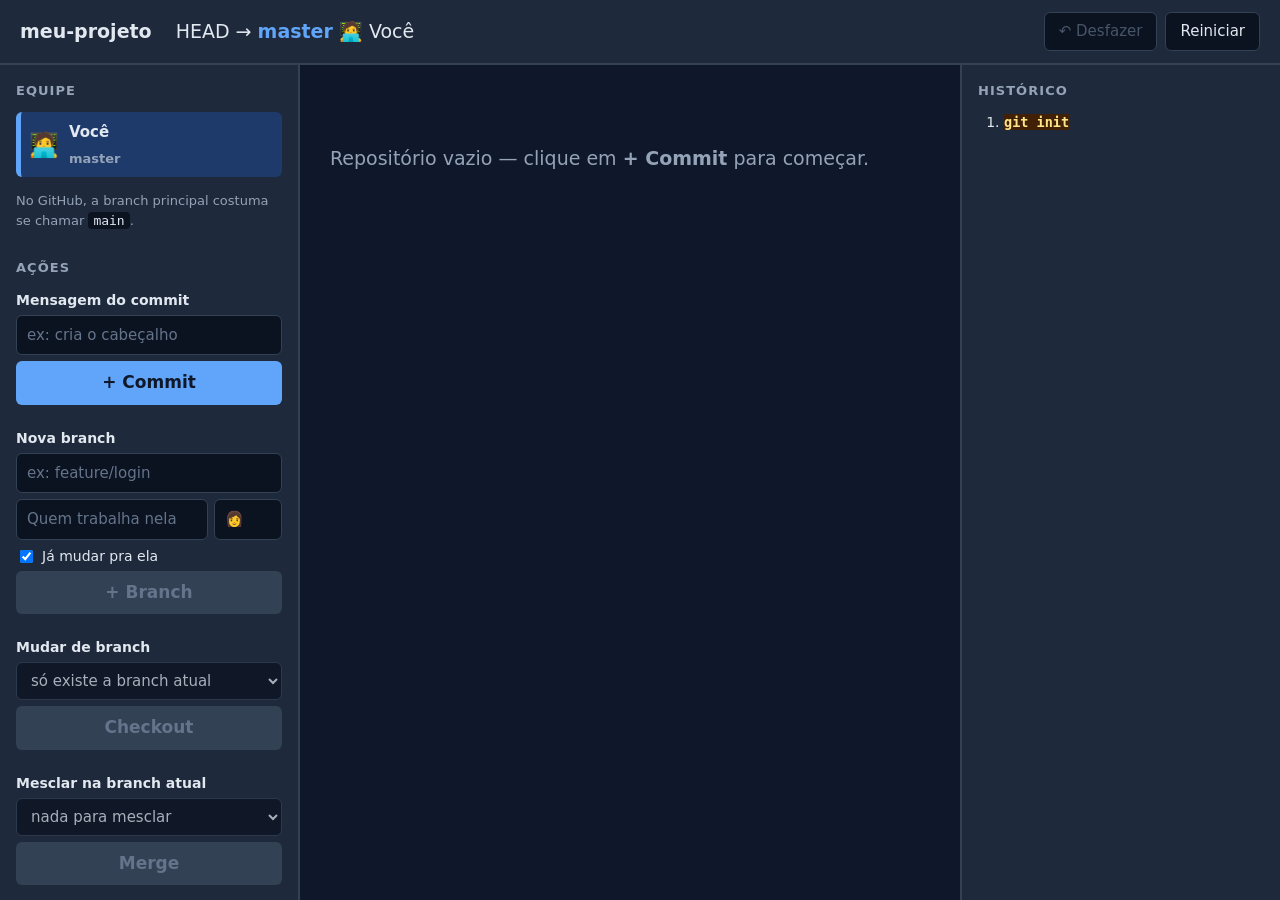
==== commit 5937e865: "Etiqueta de branch deixada para tras desce para a propria faixa Criar uma branch e continuar commita" ====
--- a/branches-na-pratica.html
+++ b/branches-na-pratica.html
@@ -804,19 +804,65 @@
     for (var o = 0; o < ordemPonta.length; o++) {
       var pontaId = ordemPonta[o];
       var grupo = porPonta[pontaId];
-      var centro = ((grupo.length - 1) * ALTURA_ETIQUETA) / 2;
+
+      // Se algum nó está na mesma linha do commit-ponta e mais à direita dele,
+      // é porque a faixa da PARENTE seguiu crescendo depois que essa branch foi
+      // criada e ficou parada ali: ancorar a etiqueta no commit-ponta faria a
+      // pílula cobrir os commits que vieram depois. Nesse caso ela desce para a
+      // própria faixa — garantidamente vazia, já que uma branch só ganha
+      // commits na própria faixa, então se a ponta está em outra faixa é sinal
+      // de que ela nunca commitou nada. O conector (graph.js) passa a apontar
+      // de volta, na diagonal, para o commit onde a branch ficou — o que é
+      // exatamente o que mostra que ela não acompanhou quem seguiu em frente.
+      var ficam = [];
+      var descem = [];
       for (var g = 0; g < grupo.length; g++) {
-        var emoji = emojiDoDev[grupo[g].donoId] || "🧑‍💻";
-        var rotulo = emoji + " " + grupo[g].nome;
+        var precisaDescer = false;
+        for (var ni = 0; ni < nos.length; ni++) {
+          if (nos[ni].y === pos[pontaId].y && nos[ni].x > pos[pontaId].x) {
+            precisaDescer = true;
+            break;
+          }
+        }
+        if (precisaDescer) descem.push(grupo[g]);
+        else ficam.push(grupo[g]);
+      }
+
+      // Quem fica continua empilhando no commit-ponta, mas o centro do
+      // empilhamento agora considera só quem ficou — senão um grupo que perde
+      // um membro para o "descem" ficaria centrado como se ainda tivesse todos.
+      var centro = ((ficam.length - 1) * ALTURA_ETIQUETA) / 2;
+      for (var fi = 0; fi < ficam.length; fi++) {
+        var emojiF = emojiDoDev[ficam[fi].donoId] || "🧑‍💻";
+        var rotuloF = emojiF + " " + ficam[fi].nome;
         etiquetas.push({
-          nome: grupo[g].nome,
-          cor: grupo[g].cor,
-          emoji: emoji,
+          nome: ficam[fi].nome,
+          cor: ficam[fi].cor,
+          emoji: emojiF,
           commitId: pontaId,
           x: pos[pontaId].x + DESLOC_ETIQUETA_X,
-          y: pos[pontaId].y + g * ALTURA_ETIQUETA - centro,
-          ehHead: estado.HEAD.branch === grupo[g].nome,
-          larguraPilula: 22 + rotulo.length * 9.5
+          y: pos[pontaId].y + fi * ALTURA_ETIQUETA - centro,
+          ehHead: estado.HEAD.branch === ficam[fi].nome,
+          larguraPilula: 22 + rotuloF.length * 9.5
+        });
+      }
+
+      // Quem desce vai para o y da própria faixa, sem deslocamento de
+      // empilhamento: cada branch tem a sua faixa só para ela, então não há
+      // como duas etiquetas "descidas" colidirem entre si. O x não muda — é
+      // isso que faz o conector apontar de volta para o commit-ponta.
+      for (var di = 0; di < descem.length; di++) {
+        var emojiD = emojiDoDev[descem[di].donoId] || "🧑‍💻";
+        var rotuloD = emojiD + " " + descem[di].nome;
+        etiquetas.push({
+          nome: descem[di].nome,
+          cor: descem[di].cor,
+          emoji: emojiD,
+          commitId: pontaId,
+          x: pos[pontaId].x + DESLOC_ETIQUETA_X,
+          y: MARGEM_Y + descem[di].faixa * ESPACO_Y,
+          ehHead: estado.HEAD.branch === descem[di].nome,
+          larguraPilula: 22 + rotuloD.length * 9.5
         });
       }
     }
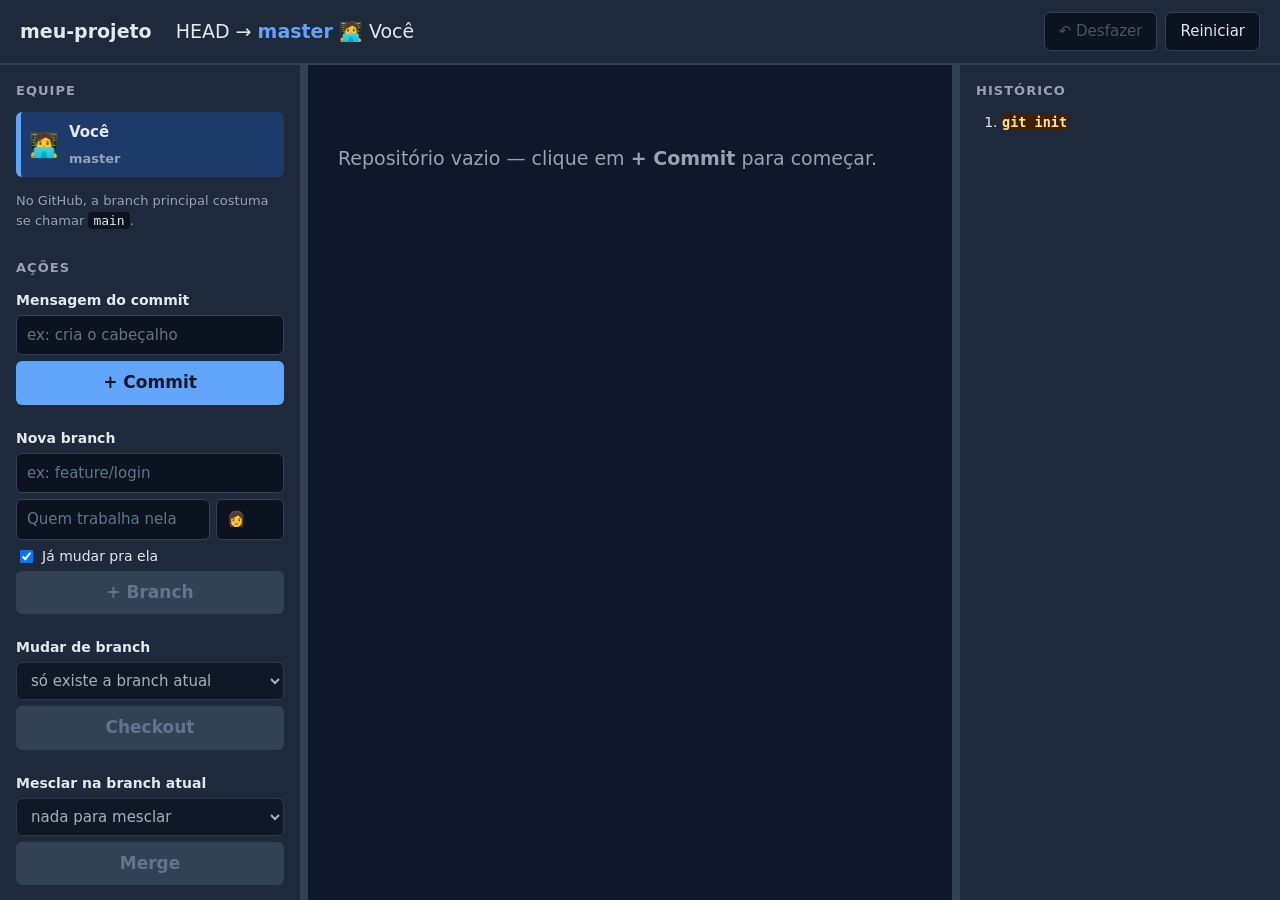
==== commit 6190b611: "Regenera o arquivo unico e documenta as barras ajustaveis" ====
--- a/branches-na-pratica.html
+++ b/branches-na-pratica.html
@@ -62,8 +62,10 @@
 /* ---------- colunas ---------- */
 
 .colunas {
+  --col-esq: 300px;
+  --col-dir: 320px;
   display: grid;
-  grid-template-columns: 300px 1fr 320px;
+  grid-template-columns: var(--col-esq) 8px 1fr 8px var(--col-dir);
   flex: 1 1 auto;
   min-height: 0;
 }
@@ -73,8 +75,6 @@
   padding: 16px;
   background: var(--fundo-painel);
 }
-.coluna-esquerda { border-right: 2px solid var(--borda); }
-.coluna-direita { border-left: 2px solid var(--borda); }
 
 .coluna-centro {
   display: flex;
@@ -82,6 +82,27 @@
   min-width: 0;
   min-height: 0;
 }
+
+/* ---------- divisórias ---------- */
+
+.divisoria {
+  background: var(--borda);
+  cursor: col-resize;
+  /* Sem isto o navegador trata o arraste como rolagem da página e o gesto
+     nunca chega ao JS — quebra em lousa digital e em tela sensível ao toque. */
+  touch-action: none;
+}
+.divisoria:hover, .divisoria.arrastando { background: var(--destaque); }
+/* Uma faixa de 8px sem foco visível é impossível de operar por teclado.
+   outline-offset negativo mantém o traço dentro da faixa em vez de invadir
+   os painéis vizinhos. */
+.divisoria:focus-visible { outline: 2px solid var(--destaque); outline-offset: -2px; }
+
+/* Durante o arraste o cursor precisa valer para a página inteira: preso só à
+   divisória, ele voltaria a ser seta assim que o ponteiro passasse por cima do
+   grafo, no meio do próprio gesto. user-select impede que o arraste vá
+   selecionando o texto dos painéis pelo caminho. */
+body.redimensionando { cursor: col-resize; user-select: none; }
 
 h2 {
   font-size: 13px;
@@ -266,6 +287,44 @@
   font-size: 13px; font-weight: 800; fill: var(--texto); dominant-baseline: central;
 }
 
+/* ---------- barras de rolagem ---------- */
+
+/* Discretas de propósito: num projetor, uma barra larga e clara rouba atenção do
+   grafo, que é o objeto da aula. Fina, sem trilha visível, e com contraste maior
+   só quando o cursor chega perto. Discreta, não invisível — sumir por completo
+   esconderia do professor que o painel rola. */
+.coluna-esquerda, .coluna-direita, .area-grafo {
+  scrollbar-width: thin;
+  scrollbar-color: var(--borda) transparent;
+}
+
+/* As duas de cima só valem em Firefox e Chrome recente. Sem este bloco, Safari e
+   Chrome mais antigo continuariam com a barra cinza-clara do sistema — que é
+   exatamente o que queremos evitar. */
+.coluna-esquerda::-webkit-scrollbar,
+.coluna-direita::-webkit-scrollbar,
+.area-grafo::-webkit-scrollbar { width: 9px; height: 9px; }
+
+.coluna-esquerda::-webkit-scrollbar-track,
+.coluna-direita::-webkit-scrollbar-track,
+.area-grafo::-webkit-scrollbar-track { background: transparent; }
+
+.coluna-esquerda::-webkit-scrollbar-thumb,
+.coluna-direita::-webkit-scrollbar-thumb,
+.area-grafo::-webkit-scrollbar-thumb {
+  background: var(--borda);
+  border-radius: 6px;
+}
+
+.coluna-esquerda::-webkit-scrollbar-thumb:hover,
+.coluna-direita::-webkit-scrollbar-thumb:hover,
+.area-grafo::-webkit-scrollbar-thumb:hover { background: var(--texto-apagado); }
+
+/* O quadradinho onde as barras horizontal e vertical se encontram, só na área do
+   grafo. Sem isto ele fica com o cinza padrão e denuncia a barra que acabamos de
+   discretizar. */
+.area-grafo::-webkit-scrollbar-corner { background: transparent; }
+
 @media (prefers-reduced-motion: reduce) {
   .aresta, .no, .etiqueta { transition: none; }
 }
@@ -337,6 +396,10 @@
     </section>
   </aside>
 
+  <div class="divisoria" id="divisoria-esq"
+       role="separator" aria-orientation="vertical" tabindex="0"
+       aria-label="Ajustar largura do painel da esquerda"></div>
+
   <section class="coluna-centro">
     <div id="avisos"></div>
     <div class="area-grafo">
@@ -344,6 +407,10 @@
       <svg id="grafo" xmlns="http://www.w3.org/2000/svg"></svg>
     </div>
   </section>
+
+  <div class="divisoria" id="divisoria-dir"
+       role="separator" aria-orientation="vertical" tabindex="0"
+       aria-label="Ajustar largura do painel da direita"></div>
 
   <aside class="coluna-direita">
     <h2>Histórico</h2>
@@ -1233,6 +1300,26 @@
   // montar() já é o único lugar que recebe o callback vindo de main.js.
   var acaoAoExecutar = null;
 
+  // Cada barra lateral se limita SOZINHA a 30% da janela, com um piso de 220px que
+  // CEDE quando a janela é muito estreita. Como as duas juntas nunca passam de 60%,
+  // o miolo é sempre a maior coluna em qualquer janela acima de ~160px — aritmética,
+  // sem precisar comparar uma barra com a outra.
+  var LARGURA_MINIMA = 220;   // abaixo disto o campo de nome + emoji do painel Ações quebra
+  var FRACAO_MAXIMA = 0.30;
+
+  function clampLargura(desejada, larguraJanela) {
+    // Sem uma janela válida não há teto a calcular.
+    if (typeof larguraJanela !== "number" || !isFinite(larguraJanela)) return LARGURA_MINIMA;
+    var teto = larguraJanela * FRACAO_MAXIMA;
+    // O piso CEDE quando a janela é estreita demais para bancá-lo. Travar as duas
+    // barras em 220px numa janela de 600px deixaria o miolo com 144px — menor que
+    // elas, quebrando a única promessa da feature. Cedendo junto, as duas ficam em
+    // 30% e o miolo continua com ~40%.
+    var piso = Math.min(LARGURA_MINIMA, teto);
+    if (typeof desejada !== "number" || !isFinite(desejada)) return piso;
+    return Math.max(piso, Math.min(desejada, teto));
+  }
+
   function pegar(id) { return document.getElementById(id); }
 
   function opcao(valor, rotulo) {
@@ -1301,6 +1388,97 @@
     pegar("btn-reset").addEventListener("click", function () {
       aoExecutar("reset", { commitId: pegar("sel-reset").value });
     });
+  }
+
+  var PADRAO_ESQ = 300;
+  var PADRAO_DIR = 320;
+  var PASSO_TECLADO = 16;
+
+  function configurarDivisoria(alca, variavel, padrao, ehEsquerda, colunas, aoRedimensionar) {
+    var pendente = false;
+    var deslocamento = 0;
+
+    // Distância do cursor até a borda externa da janela do lado desta barra.
+    function larguraCrua(clientX) {
+      var caixa = colunas.getBoundingClientRect();
+      return ehEsquerda ? clientX - caixa.left : caixa.right - clientX;
+    }
+
+    function larguraAtual() {
+      var valor = parseFloat(getComputedStyle(colunas).getPropertyValue(variavel));
+      return isFinite(valor) ? valor : padrao;
+    }
+
+    function aplicar(desejada) {
+      colunas.style.setProperty(variavel, clampLargura(desejada, window.innerWidth) + "px");
+      // Um arraste dispara dezenas de pointermove por segundo. Uma vez por
+      // quadro basta para o grafo parecer colado na divisória.
+      if (pendente) return;
+      pendente = true;
+      requestAnimationFrame(function () {
+        pendente = false;
+        aoRedimensionar();
+      });
+    }
+
+    alca.addEventListener("pointerdown", function (ev) {
+      ev.preventDefault();
+      // Sem captura, um arraste rápido tira o cursor da faixa de 8px antes do
+      // próximo evento e o gesto "escapa" no meio do caminho.
+      alca.setPointerCapture(ev.pointerId);
+      alca.classList.add("arrastando");
+      document.body.classList.add("redimensionando");
+      // Guarda onde dentro da faixa o professor pegou, para a borda não pular
+      // até o cursor no primeiro pixel de movimento.
+      deslocamento = larguraAtual() - larguraCrua(ev.clientX);
+    });
+
+    alca.addEventListener("pointermove", function (ev) {
+      if (!alca.hasPointerCapture(ev.pointerId)) return;
+      aplicar(larguraCrua(ev.clientX) + deslocamento);
+    });
+
+    function soltar(ev) {
+      if (alca.hasPointerCapture(ev.pointerId)) alca.releasePointerCapture(ev.pointerId);
+      alca.classList.remove("arrastando");
+      document.body.classList.remove("redimensionando");
+    }
+    alca.addEventListener("pointerup", soltar);
+    alca.addEventListener("pointercancel", soltar);
+
+    alca.addEventListener("dblclick", function () { aplicar(padrao); });
+
+    alca.addEventListener("keydown", function (ev) {
+      // Na barra da direita, mover a divisória para a direita ESTREITA a barra.
+      // O sinal invertido é o que faz a seta concordar com o que se vê.
+      var passo = ehEsquerda ? PASSO_TECLADO : -PASSO_TECLADO;
+      if (ev.key === "ArrowRight") aplicar(larguraAtual() + passo);
+      else if (ev.key === "ArrowLeft") aplicar(larguraAtual() - passo);
+      else if (ev.key === "Home") aplicar(0);                    // clampLargura leva ao mínimo
+      else if (ev.key === "End") aplicar(window.innerWidth);     // clampLargura leva ao máximo
+      else return;
+      ev.preventDefault();
+    });
+
+    // Devolve um jeito de reaplicar o limite sobre a largura atual, sem mexer nela
+    // de propósito. Quem chama: a abertura da página e o resize da janela.
+    return function () { aplicar(larguraAtual()); };
+  }
+
+  function montarDivisorias(aoRedimensionar) {
+    var colunas = document.querySelector(".colunas");
+    var reancorarEsq = configurarDivisoria(pegar("divisoria-esq"), "--col-esq", PADRAO_ESQ, true, colunas, aoRedimensionar);
+    var reancorarDir = configurarDivisoria(pegar("divisoria-dir"), "--col-dir", PADRAO_DIR, false, colunas, aoRedimensionar);
+
+    // As larguras padrão não passam pelo clamp sozinhas. Numa janela de 800px,
+    // 300 + 320 + 16 deixa o miolo com 164px — menor que as duas barras, logo na
+    // abertura e antes de qualquer arraste. O mesmo vale quando o professor
+    // estreita a janela depois: o valor em px guardado continua sendo o antigo.
+    // Sem estas duas chamadas a promessa da feature só passa a valer depois do
+    // primeiro arraste.
+    function reancorar() { reancorarEsq(); reancorarDir(); }
+    reancorar();
+    window.addEventListener("resize", reancorar);
   }
 
   function limparCampos(nomeAcao) {
@@ -1518,7 +1696,9 @@
     limparCampos: limparCampos,
     limparErros: limparErros,
     mostrarErro: mostrarErro,
-    mostrarAviso: mostrarAviso
+    mostrarAviso: mostrarAviso,
+    clampLargura: clampLargura,
+    montarDivisorias: montarDivisorias
   };
 })(typeof globalThis !== "undefined" ? globalThis : this);
 
@@ -1529,6 +1709,7 @@
 
   var estado = null;
   var ultimoCommitVisto = null;
+  var ultimasDims = null;
 
   var ESCALA_MINIMA = 0.7; // abaixo disso o texto para de ser legível do fundo da sala
 
@@ -1562,9 +1743,18 @@
     UI.atualizar(estado);
     var commitAtual = commitMaisRecente(estado);
     var mudouCommit = commitAtual !== ultimoCommitVisto;
-    ajustarZoom(Graph.desenhar(Layout.calcular(estado)), mudouCommit);
+    ultimasDims = Graph.desenhar(Layout.calcular(estado));
+    ajustarZoom(ultimasDims, mudouCommit);
     ultimoCommitVisto = commitAtual;
     document.getElementById("btn-desfazer").disabled = !Storage.podeDesfazer();
+  }
+
+  // Arrastar uma divisória muda a largura da coluna do meio sem disparar resize
+  // nenhum. Só a ESCALA precisa ser refeita: Layout.calcular depende do estado
+  // do repositório, não do tamanho da tela. Nunca rola a vista — arrastar não é
+  // uma ação nova do professor.
+  function reajustar() {
+    if (ultimasDims) ajustarZoom(ultimasDims, false);
   }
 
   // Devolve se deu certo. main.js é o único que usa isto para decidir o próximo
@@ -1619,6 +1809,7 @@
     estado = Storage.carregar() || Repo.estadoInicial();
     Graph.montar(document.getElementById("grafo"));
     UI.montar(executar);
+    UI.montarDivisorias(reajustar);
     document.getElementById("btn-desfazer").addEventListener("click", desfazer);
     document.getElementById("btn-reiniciar").addEventListener("click", reiniciar);
     window.addEventListener("resize", function () { redesenhar(); });
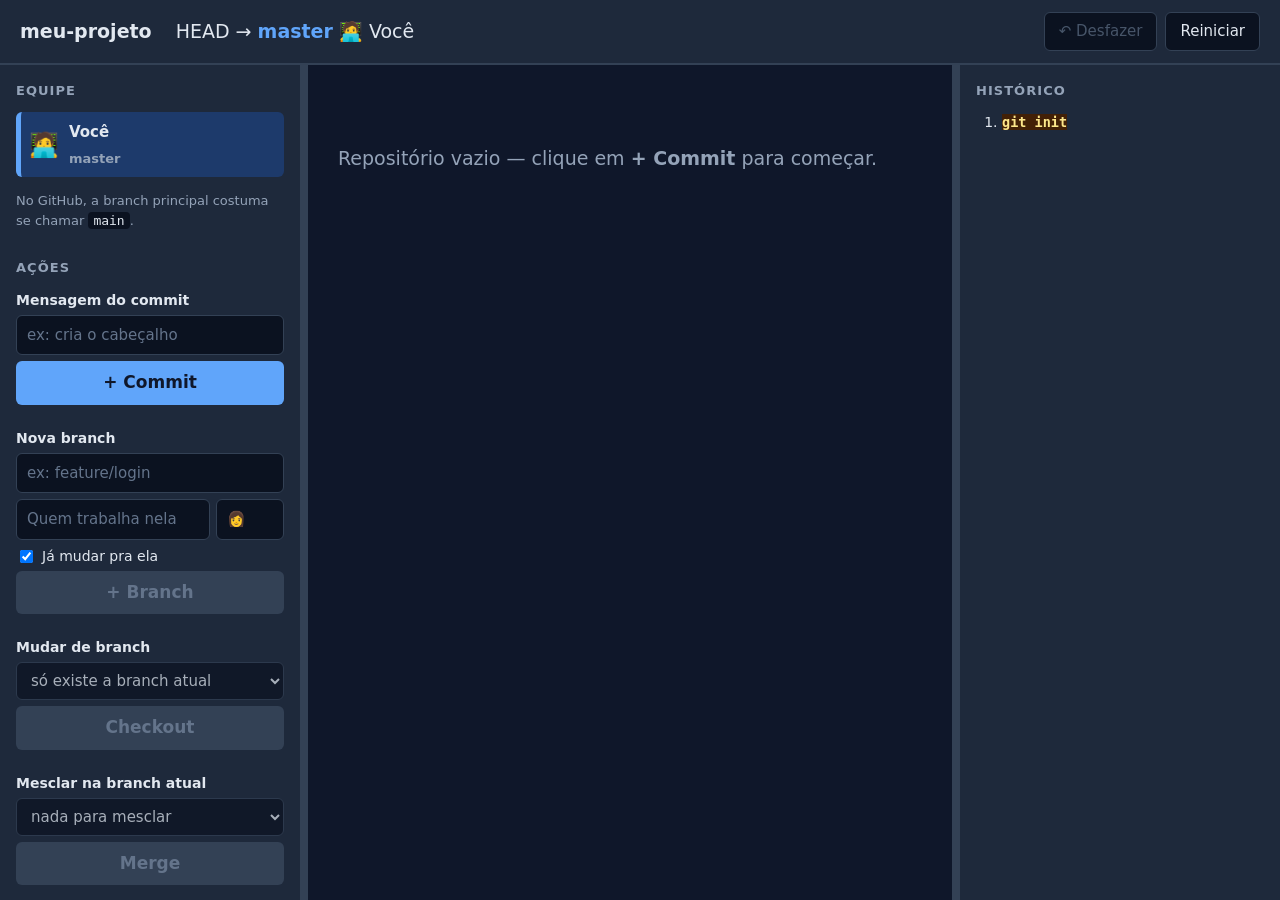
==== commit 55f1ba1d: "Branch recem-criada desce para a propria faixa A etiqueta agora desce sempre que o commit-ponta esta" ====
--- a/branches-na-pratica.html
+++ b/branches-na-pratica.html
@@ -290,17 +290,25 @@
 /* ---------- barras de rolagem ---------- */
 
 /* Discretas de propósito: num projetor, uma barra larga e clara rouba atenção do
-   grafo, que é o objeto da aula. Fina, sem trilha visível, e com contraste maior
-   só quando o cursor chega perto. Discreta, não invisível — sumir por completo
-   esconderia do professor que o painel rola. */
+   grafo, que é o objeto da aula. Fina e sem trilha visível. Discreta, não
+   invisível — sumir por completo esconderia do professor que o painel rola. Por
+   isso o polegar usa --texto-apagado, não --borda: --borda mede 1,41:1 e 1,72:1
+   contra os dois fundos, abaixo de qualquer leitura confiável, e some no mesmo
+   "black crush" de projetor barato que já comeu #172554 (ver comentário de
+   .faixa-fundo.ativa, mais abaixo) — --texto-apagado mede 3,07:1 e 3,75:1. O
+   reforço de contraste no :hover só existe no bloco ::-webkit-scrollbar-thumb
+   logo abaixo: quando scrollbar-color está presente, o Chromium ignora esse
+   bloco por completo, então no caminho padrão o contraste é sempre o mesmo,
+   parado ou sob o cursor. */
 .coluna-esquerda, .coluna-direita, .area-grafo {
   scrollbar-width: thin;
-  scrollbar-color: var(--borda) transparent;
-}
-
-/* As duas de cima só valem em Firefox e Chrome recente. Sem este bloco, Safari e
-   Chrome mais antigo continuariam com a barra cinza-clara do sistema — que é
-   exatamente o que queremos evitar. */
+  scrollbar-color: var(--texto-apagado) transparent;
+}
+
+/* As duas de cima só valem nos motores que já entendem scrollbar-width e
+   scrollbar-color. Sem este bloco, motores que ainda não entendem as duas de
+   cima continuariam com a barra cinza-clara do sistema — que é exatamente o
+   que queremos evitar. */
 .coluna-esquerda::-webkit-scrollbar,
 .coluna-direita::-webkit-scrollbar,
 .area-grafo::-webkit-scrollbar { width: 9px; height: 9px; }
@@ -312,13 +320,13 @@
 .coluna-esquerda::-webkit-scrollbar-thumb,
 .coluna-direita::-webkit-scrollbar-thumb,
 .area-grafo::-webkit-scrollbar-thumb {
-  background: var(--borda);
+  background: var(--texto-apagado);
   border-radius: 6px;
 }
 
 .coluna-esquerda::-webkit-scrollbar-thumb:hover,
 .coluna-direita::-webkit-scrollbar-thumb:hover,
-.area-grafo::-webkit-scrollbar-thumb:hover { background: var(--texto-apagado); }
+.area-grafo::-webkit-scrollbar-thumb:hover { background: var(--texto-suave); }
 
 /* O quadradinho onde as barras horizontal e vertical se encontram, só na área do
    grafo. Sem isto ele fica com o cinza padrão e denuncia a barra que acabamos de
@@ -872,26 +880,23 @@
       var pontaId = ordemPonta[o];
       var grupo = porPonta[pontaId];
 
-      // Se algum nó está na mesma linha do commit-ponta e mais à direita dele,
-      // é porque a faixa da PARENTE seguiu crescendo depois que essa branch foi
-      // criada e ficou parada ali: ancorar a etiqueta no commit-ponta faria a
-      // pílula cobrir os commits que vieram depois. Nesse caso ela desce para a
-      // própria faixa — garantidamente vazia, já que uma branch só ganha
-      // commits na própria faixa, então se a ponta está em outra faixa é sinal
-      // de que ela nunca commitou nada. O conector (graph.js) passa a apontar
-      // de volta, na diagonal, para o commit onde a branch ficou — o que é
-      // exatamente o que mostra que ela não acompanhou quem seguiu em frente.
+      // A etiqueta desce para a própria faixa sempre que o commit-ponta está numa
+      // faixa que não é a dela. Uma branch só ganha commits na própria faixa, então
+      // ponta em outra faixa significa exatamente uma coisa: ela ainda não commitou
+      // nada. Isso acontece em dois momentos, e a mesma regra serve para os dois —
+      // a branch recém-criada, e a branch deixada para trás cuja mãe seguiu em
+      // frente.
+      //
+      // Nos dois casos a pílula na faixa própria, mais o conector diagonal que
+      // graph.js desenha de volta até o commit-ponta, dizem a mesma coisa: "aponto
+      // para lá, e é aqui que meus commits vão cair". Deixá-la empilhada em cima
+      // custaria duas coisas: na branch deixada para trás, a pílula cobriria os
+      // commits que vieram depois; na recém-criada, a faixa nasceria vazia, sem
+      // nada na tela que explicasse para que ela existe.
       var ficam = [];
       var descem = [];
       for (var g = 0; g < grupo.length; g++) {
-        var precisaDescer = false;
-        for (var ni = 0; ni < nos.length; ni++) {
-          if (nos[ni].y === pos[pontaId].y && nos[ni].x > pos[pontaId].x) {
-            precisaDescer = true;
-            break;
-          }
-        }
-        if (precisaDescer) descem.push(grupo[g]);
+        if (pos[pontaId].faixa !== grupo[g].faixa) descem.push(grupo[g]);
         else ficam.push(grupo[g]);
       }
 
@@ -1307,17 +1312,29 @@
   var LARGURA_MINIMA = 220;   // abaixo disto o campo de nome + emoji do painel Ações quebra
   var FRACAO_MAXIMA = 0.30;
 
-  function clampLargura(desejada, larguraJanela) {
-    // Sem uma janela válida não há teto a calcular.
-    if (typeof larguraJanela !== "number" || !isFinite(larguraJanela)) return LARGURA_MINIMA;
+  // Extraída de clampLargura para que aria-valuemin/aria-valuemax (em aplicar,
+  // mais abaixo) leiam os MESMOS piso/teto usados para travar a largura, em vez
+  // de reescrever `Math.min(220, larguraJanela * 0.30)` solto num segundo lugar
+  // — duas contas para o mesmo limite é como elas divergem silenciosamente.
+  function limitesLargura(larguraJanela) {
+    // Sem uma janela válida não há teto a calcular; os dois limites colapsam no
+    // piso nominal.
+    if (typeof larguraJanela !== "number" || !isFinite(larguraJanela)) {
+      return { piso: LARGURA_MINIMA, teto: LARGURA_MINIMA };
+    }
     var teto = larguraJanela * FRACAO_MAXIMA;
     // O piso CEDE quando a janela é estreita demais para bancá-lo. Travar as duas
     // barras em 220px numa janela de 600px deixaria o miolo com 144px — menor que
     // elas, quebrando a única promessa da feature. Cedendo junto, as duas ficam em
     // 30% e o miolo continua com ~40%.
     var piso = Math.min(LARGURA_MINIMA, teto);
-    if (typeof desejada !== "number" || !isFinite(desejada)) return piso;
-    return Math.max(piso, Math.min(desejada, teto));
+    return { piso: piso, teto: teto };
+  }
+
+  function clampLargura(desejada, larguraJanela) {
+    var limites = limitesLargura(larguraJanela);
+    if (typeof desejada !== "number" || !isFinite(desejada)) return limites.piso;
+    return Math.max(limites.piso, Math.min(desejada, limites.teto));
   }
 
   function pegar(id) { return document.getElementById(id); }
@@ -1397,8 +1414,18 @@
   function configurarDivisoria(alca, variavel, padrao, ehEsquerda, colunas, aoRedimensionar) {
     var pendente = false;
     var deslocamento = 0;
-
-    // Distância do cursor até a borda externa da janela do lado desta barra.
+    // Um elemento pode capturar vários ponteiros ao mesmo tempo (lousa digital,
+    // multitoque). Sem travar num só, um segundo dedo na mesma faixa de 8px
+    // dispararia outro pointerdown, sobrescreveria `deslocamento` e os dois
+    // pointermove disputariam a mesma variável CSS — e o primeiro pointerup
+    // soltaria cursor e realce enquanto o outro dedo ainda arrasta.
+    var ponteiroAtivo = null;
+
+    // Mede a partir de .colunas, não da janela: o teto em aplicar() usa
+    // window.innerWidth só porque .colunas hoje cobre a janela inteira (ver o
+    // comentário lá). Do lado direito o cursor se afasta da borda direita para
+    // AUMENTAR a barra — o sentido é o oposto do lado esquerdo — por isso o
+    // subtraendo troca de lado entre os dois ramos.
     function larguraCrua(clientX) {
       var caixa = colunas.getBoundingClientRect();
       return ehEsquerda ? clientX - caixa.left : caixa.right - clientX;
@@ -1410,7 +1437,26 @@
     }
 
     function aplicar(desejada) {
-      colunas.style.setProperty(variavel, clampLargura(desejada, window.innerWidth) + "px");
+      // O teto aqui vem de window.innerWidth, enquanto larguraCrua (acima) mede
+      // colunas.getBoundingClientRect(). Os dois só coincidem porque .colunas
+      // ocupa a janela inteira (body sem margem, .colunas sem padding nem
+      // borda). Se algum dia .colunas ganhar padding ou borda, a promessa do
+      // miolo maior passa a ser falsa em silêncio — clampLargura é pura e não
+      // enxerga o contêiner, então nenhum teste pegaria isso sozinho.
+      var largura = clampLargura(desejada, window.innerWidth);
+      colunas.style.setProperty(variavel, largura + "px");
+
+      // aria-valuenow é obrigatório num separator focalizável (é um "window
+      // splitter" pela ARIA): sem ele o leitor de tela anuncia só "separator",
+      // sem posição nem confirmação de que as setas moveram algo. piso/teto
+      // mudam com a largura da janela, então valuemin/valuemax são reescritos
+      // aqui, a cada aplicação — fixá-los uma vez ficaria errado no primeiro
+      // resize.
+      var limites = limitesLargura(window.innerWidth);
+      alca.setAttribute("aria-valuenow", Math.round(largura));
+      alca.setAttribute("aria-valuemin", Math.round(limites.piso));
+      alca.setAttribute("aria-valuemax", Math.round(limites.teto));
+
       // Um arraste dispara dezenas de pointermove por segundo. Uma vez por
       // quadro basta para o grafo parecer colado na divisória.
       if (pendente) return;
@@ -1422,10 +1468,19 @@
     }
 
     alca.addEventListener("pointerdown", function (ev) {
+      // Ignora um segundo ponteiro enquanto o primeiro ainda arrasta: só um
+      // arraste por vez faz sentido para uma única divisória.
+      if (ponteiroAtivo !== null) return;
+      ponteiroAtivo = ev.pointerId;
       ev.preventDefault();
       // Sem captura, um arraste rápido tira o cursor da faixa de 8px antes do
       // próximo evento e o gesto "escapa" no meio do caminho.
       alca.setPointerCapture(ev.pointerId);
+      // O preventDefault acima suprime o mousedown de compatibilidade e, com
+      // ele, a ação padrão de mover o foco. Sem este focus() explícito, depois
+      // de arrastar com o mouse o foco fica no <body> e as setas de ajuste fino
+      // não fazem nada.
+      alca.focus();
       alca.classList.add("arrastando");
       document.body.classList.add("redimensionando");
       // Guarda onde dentro da faixa o professor pegou, para a borda não pular
@@ -1434,12 +1489,14 @@
     });
 
     alca.addEventListener("pointermove", function (ev) {
-      if (!alca.hasPointerCapture(ev.pointerId)) return;
+      if (ev.pointerId !== ponteiroAtivo) return;
       aplicar(larguraCrua(ev.clientX) + deslocamento);
     });
 
     function soltar(ev) {
+      if (ev.pointerId !== ponteiroAtivo) return;
       if (alca.hasPointerCapture(ev.pointerId)) alca.releasePointerCapture(ev.pointerId);
+      ponteiroAtivo = null;
       alca.classList.remove("arrastando");
       document.body.classList.remove("redimensionando");
     }
@@ -1698,6 +1755,7 @@
     mostrarErro: mostrarErro,
     mostrarAviso: mostrarAviso,
     clampLargura: clampLargura,
+    limitesLargura: limitesLargura,
     montarDivisorias: montarDivisorias
   };
 })(typeof globalThis !== "undefined" ? globalThis : this);
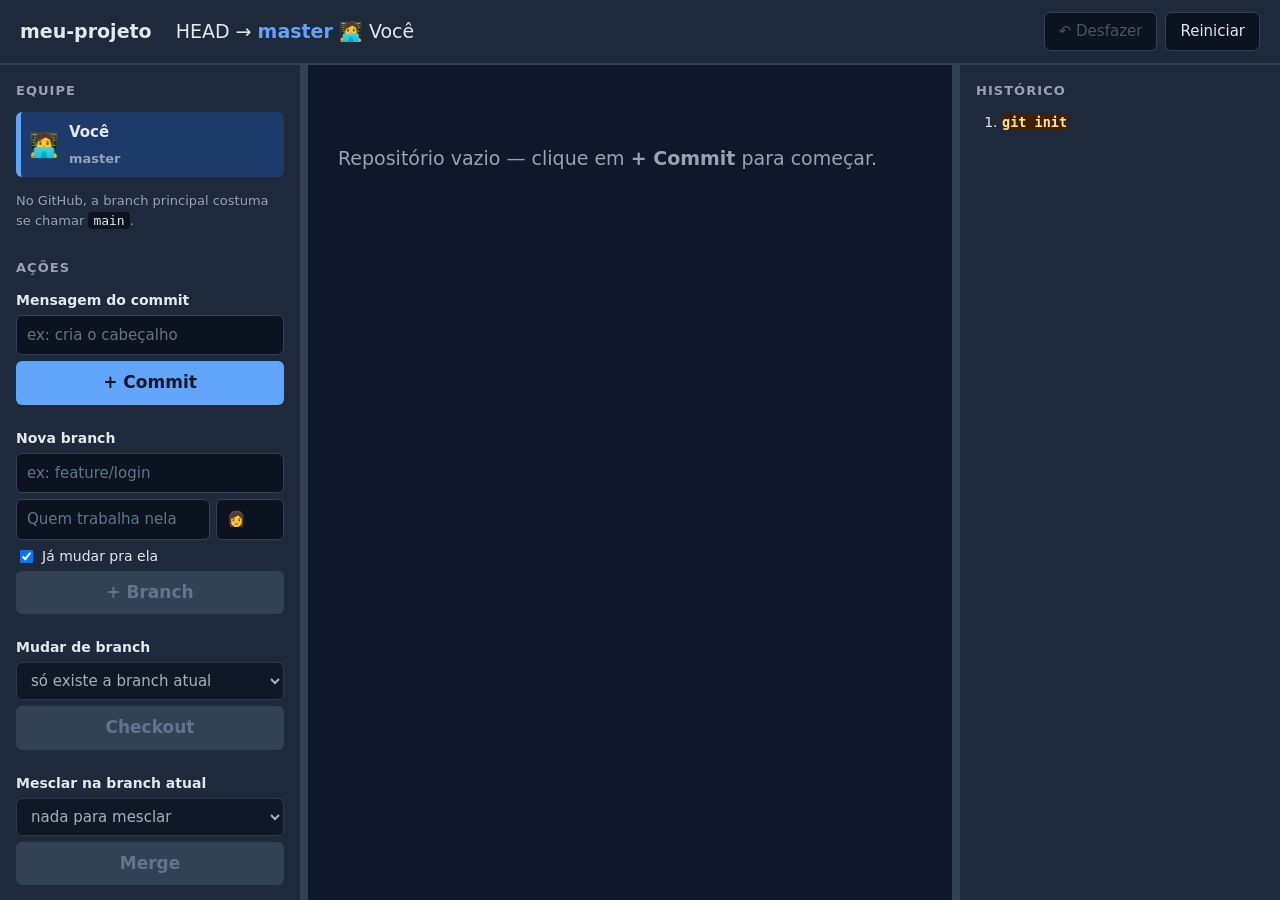
==== commit f7d2b763: "Documenta o apagar branch e regenera o arquivo unico" ====
--- a/branches-na-pratica.html
+++ b/branches-na-pratica.html
@@ -282,7 +282,12 @@
 /* Texto ESCURO sobre a pílula clara. As cores de branch no tema escuro são
    claras e saturadas; texto branco em cima delas teria contraste baixo. */
 .etiqueta-texto { font-size: 15px; font-weight: 700; fill: #0f172a; dominant-baseline: central; }
-.etiqueta-linha { stroke-width: 2; }
+/* fill: none não é enfeite: este conector era um <line>, que não tem área para
+   preencher, e virou um <path> para poder curvar. Sem isto o navegador pinta o
+   interior da curva com a cor da branch e a etiqueta ganha um borrão atrás.
+   A transição de d faz a curva acompanhar a pílula quando ela desliza, em vez
+   de saltar para a forma nova enquanto o resto anima. */
+.etiqueta-linha { fill: none; stroke-width: 2; transition: d 300ms ease; }
 .marca-head {
   font-size: 13px; font-weight: 800; fill: var(--texto); dominant-baseline: central;
 }
@@ -334,7 +339,7 @@
 .area-grafo::-webkit-scrollbar-corner { background: transparent; }
 
 @media (prefers-reduced-motion: reduce) {
-  .aresta, .no, .etiqueta { transition: none; }
+  .aresta, .no, .etiqueta, .etiqueta-linha { transition: none; }
 }
 
 </style>
@@ -393,6 +398,14 @@
         <select id="sel-merge"></select>
         <button id="btn-merge" class="botao">Merge</button>
         <p class="erro" id="erro-merge"></p>
+      </div>
+
+      <div class="acao">
+        <label for="sel-excluir">Apagar branch</label>
+        <select id="sel-excluir"></select>
+        <label class="checkbox"><input id="forcar-exclusao" type="checkbox"> Forçar (-D)</label>
+        <button id="btn-excluir" class="botao">Apagar</button>
+        <p class="erro" id="erro-excluir"></p>
       </div>
 
       <div class="acao">
@@ -465,6 +478,7 @@
       HEAD: { branch: "master" },
       devs: [{ id: "voce", nome: "Você", emoji: "🧑‍💻" }],
       historico: [{ n: 1, comando: "git init" }],
+      faixasApagadas: [],
       proximoId: 1,
       proximaFaixa: 1
     };
@@ -617,6 +631,58 @@
     return { ok: true, estado: e, comando: comando };
   }
 
+  function excluirBranch(estado, nome, forcar) {
+    var alvo = acharBranch(estado, nome);
+    if (!alvo) {
+      return { ok: false, erro: "A branch " + nome + " não existe." };
+    }
+    // O Git real também recusa. Aqui isso vale dobrado: é este bloqueio que
+    // garante que nenhuma sequência de operações leva a um repositório sem
+    // branch nenhuma, com o HEAD apontando para o vazio. Por isso não existe
+    // versão forçada dele.
+    if (estado.HEAD.branch === nome) {
+      return { ok: false, erro: "Não dá para apagar a branch em que você está. Faça checkout em outra antes." };
+    }
+
+    // Mesmo teste que o merge usa para dizer "Already up to date": se a ponta do
+    // alvo já é ancestral da ponta da atual, tudo que ele tinha continua
+    // alcançável depois que a etiqueta sumir — não há o que perder. Branch sem
+    // ponta cai no mesmo balde por não ter nada a perder de saída.
+    var atual = branchAtual(estado);
+    var mesclada = !alvo.pontaId || ehAncestral(estado, alvo.pontaId, atual.pontaId);
+    if (!mesclada && !forcar) {
+      return {
+        ok: false,
+        erro: "A branch " + nome + " não foi mesclada em " + atual.nome +
+          ". Marque \"Forçar (-D)\" para apagar mesmo assim — os commits dela ficam abandonados."
+      };
+    }
+
+    var e = clonar(estado);
+    // Estados gravados antes desta feature (localStorage de uma aula em
+    // andamento, pilha de desfazer) não têm o campo.
+    if (!e.faixasApagadas) e.faixasApagadas = [];
+
+    for (var i = 0; i < e.branches.length; i++) {
+      if (e.branches[i].nome === nome) {
+        // O rastro é o que mantém cor e rótulo da faixa depois que a única fonte
+        // dos dois — a branch em e.branches — sai da lista. Sem ele, commits
+        // VIVOS da faixa apareceriam cinzas, e cinza no app inteiro quer dizer
+        // "abandonado".
+        e.faixasApagadas.push({ faixa: e.branches[i].faixa, nome: nome, cor: e.branches[i].cor });
+        e.branches.splice(i, 1);
+        break;
+      }
+    }
+
+    // Commits, devs e HEAD não são tocados: quem decide se algum commit vai para
+    // a faixa fantasma é orfaos(), pela alcançabilidade, sem saber que houve um
+    // delete.
+    var comando = "git branch " + (forcar ? "-D " : "-d ") + nome;
+    registrar(e, comando);
+    return { ok: true, estado: e, comando: comando };
+  }
+
   function checkout(estado, nome) {
     if (!acharBranch(estado, nome)) {
       return { ok: false, erro: "A branch " + nome + " não existe." };
@@ -772,6 +838,7 @@
     commit: commit,
     editarDev: editarDev,
     criarBranch: criarBranch,
+    excluirBranch: excluirBranch,
     checkout: checkout,
     alcancaveis: alcancaveis,
     ehAncestral: ehAncestral,
@@ -814,16 +881,29 @@
     for (var b = 0; b < estado.branches.length; b++) {
       if (estado.branches[b].faixa > maiorFaixa) maiorFaixa = estado.branches[b].faixa;
     }
-    var faixaFantasma = maiorFaixa + 1;
+    // proximaFaixa, e não maiorFaixa + 1: apagar uma branch DIMINUI maiorFaixa, e
+    // a faixa fantasma subiria um degrau levando junto os commits abandonados que
+    // já estavam na tela — a reorganização de desenho que a spec proíbe. proximaFaixa
+    // só cresce. O max cobre um estado montado à mão em que ela tenha ficado para
+    // trás, garantindo que a fantasma nunca caia em cima de uma faixa viva.
+    var faixaFantasma = Math.max(estado.proximaFaixa || 0, maiorFaixa + 1);
 
     var corDaFaixa = {};
     var emojiDoDev = {};
     for (var d = 0; d < estado.devs.length; d++) emojiDoDev[estado.devs[d].id] = estado.devs[d].emoji;
     for (var k = 0; k < estado.branches.length; k++) corDaFaixa[estado.branches[k].faixa] = estado.branches[k].cor;
 
+    // A faixa de uma branch apagada continua com a cor dela. Os commits que
+    // sobraram ali são commits VIVOS — sem isto cairiam no || COR_FANTASMA lá
+    // embaixo e o projetor diria "abandonado" sobre trabalho que está dentro da
+    // master. Estados gravados antes desta feature não têm o campo.
+    var apagadas = estado.faixasApagadas || [];
+    for (var ka = 0; ka < apagadas.length; ka++) corDaFaixa[apagadas[ka].faixa] = apagadas[ka].cor;
+
     // ----- nós -----
     var pos = {};
     var nos = [];
+    var faixaTemVivo = {};
     for (var c = 0; c < estado.commits.length; c++) {
       var commit = estado.commits[c];
       var orfao = orfaos[commit.id] === true;
@@ -831,6 +911,7 @@
       var x = MARGEM_X + commit.ordem * ESPACO_X;
       var y = MARGEM_Y + faixa * ESPACO_Y;
       pos[commit.id] = { x: x, y: y, faixa: faixa };
+      if (!orfao) faixaTemVivo[faixa] = true;
       nos.push({
         id: commit.id,
         x: x,
@@ -953,6 +1034,21 @@
         fantasma: false
       });
     }
+    for (var fa = 0; fa < apagadas.length; fa++) {
+      // Só enquanto sobrar commit vivo na faixa. O -D manda os commits dela para
+      // a faixa fantasma, e um reset posterior na master pode esvaziá-la depois:
+      // nos dois casos a faixa some do desenho e sobra só o espaço vertical, em
+      // vez de uma linha rotulada e vazia esticando a altura do canvas.
+      if (!faixaTemVivo[apagadas[fa].faixa]) continue;
+      faixas.push({
+        indice: apagadas[fa].faixa,
+        y: MARGEM_Y + apagadas[fa].faixa * ESPACO_Y,
+        nome: apagadas[fa].nome + " (apagada)",
+        cor: apagadas[fa].cor,
+        ativa: false,
+        fantasma: false
+      });
+    }
     faixas.sort(function (a, z) { return a.indice - z.indice; });
     if (listaOrfaos.length > 0) {
       faixas.push({
@@ -1141,7 +1237,7 @@
       if (!item) {
         item = {
           g: criar("g", { "class": "etiqueta" }),
-          linha: criar("line", { "class": "etiqueta-linha", x2: 0, y2: 0 }),
+          linha: criar("path", { "class": "etiqueta-linha" }),
           fundo: criar("rect", { "class": "etiqueta-fundo", y: -13, height: 26 }),
           texto: criar("text", { "class": "etiqueta-texto", x: 11, y: 1 }),
           head: criar("text", { "class": "marca-head", y: 1 })
@@ -1162,8 +1258,21 @@
 
       // Conector até o commit, em coordenadas locais do <g>. Deixa explícito em
       // qual bolinha a etiqueta está grudada.
-      item.linha.setAttribute("x1", layoutXdoCommit(layout, e.commitId) - e.x);
-      item.linha.setAttribute("y1", layoutYdoCommit(layout, e.commitId) - e.y);
+      //
+      // Mesma Bézier das arestas entre commits: sai na horizontal da bolinha e
+      // chega na horizontal da pílula. Vale a pena ser a mesma curva, e não uma
+      // reta diagonal: o aluno já aprendeu, nas arestas, que essa forma quer
+      // dizer "isto liga aquilo" — o conector da etiqueta passa a dizer a mesma
+      // coisa com o mesmo desenho.
+      //
+      // Quando a etiqueta está na mesma linha do commit, os dois y são iguais e
+      // a curva degenera sozinha numa reta horizontal, sem caso especial.
+      var cx = layoutXdoCommit(layout, e.commitId) - e.x;
+      var cy = layoutYdoCommit(layout, e.commitId) - e.y;
+      var meioX = cx / 2;
+      item.linha.setAttribute("d",
+        "M " + cx + " " + cy +
+        " C " + meioX + " " + cy + ", " + meioX + " 0, 0 0");
       item.linha.setAttribute("stroke", e.cor);
 
       item.fundo.setAttribute("x", 0);
@@ -1261,6 +1370,13 @@
       }
       if (!branchExiste || typeof estado.proximoId !== "number") return null;
 
+      // Campo novo (apagar branch). Um estado gravado antes dele é perfeitamente
+      // válido — só não tem a lista. Normaliza aqui, no ponto onde dado estranho
+      // entra, em vez de somar o campo ao guard acima: aquele guard devolve null,
+      // e devolver null aqui apagaria o repositório de uma aula em andamento na
+      // primeira abertura depois da atualização.
+      if (!Array.isArray(estado.faixasApagadas)) estado.faixasApagadas = [];
+
       return estado;
     } catch (err) {
       return null;
@@ -1400,6 +1516,13 @@
 
     pegar("btn-merge").addEventListener("click", function () {
       aoExecutar("merge", { nome: pegar("sel-merge").value });
+    });
+
+    pegar("btn-excluir").addEventListener("click", function () {
+      aoExecutar("excluirBranch", {
+        nome: pegar("sel-excluir").value,
+        forcar: pegar("forcar-exclusao").checked
+      });
     });
 
     pegar("btn-reset").addEventListener("click", function () {
@@ -1545,10 +1668,14 @@
       pegar("nome-dono").value = "";
       pegar("emoji-dono").value = "";
     }
+    // Desmarca depois de um apagar bem-sucedido (limparCampos só roda quando dá
+    // certo). Deixar a caixa armada faria o PRÓXIMO delete abandonar commits em
+    // silêncio, sem a recusa que é justamente o ponto da lição.
+    if (nomeAcao === "excluirBranch") pegar("forcar-exclusao").checked = false;
   }
 
   function limparErros() {
-    ["commit", "branch", "checkout", "merge", "reset"].forEach(function (n) {
+    ["commit", "branch", "checkout", "merge", "excluir", "reset"].forEach(function (n) {
       pegar("erro-" + n).textContent = "";
     });
     pegar("avisos").innerHTML = "";
@@ -1559,6 +1686,7 @@
     criarBranch: "erro-branch",
     checkout: "erro-checkout",
     merge: "erro-merge",
+    excluirBranch: "erro-excluir",
     reset: "erro-reset",
     editarDev: "erro-branch"
   };
@@ -1724,6 +1852,11 @@
       .map(function (b) { return { valor: b.nome, rotulo: b.nome + " → " + atual }; }),
       "nada para mesclar");
 
+    preencher(pegar("sel-excluir"), estado.branches
+      .filter(function (b) { return b.nome !== atual; })
+      .map(function (b) { return { valor: b.nome, rotulo: b.nome }; }),
+      "só existe a branch atual");
+
     preencher(pegar("sel-reset"), Repo.commitsAlcancaveis(estado)
       .map(function (c) { return { valor: c.id, rotulo: c.id + "  " + c.mensagem }; }),
       "sem commit anterior");
@@ -1740,7 +1873,7 @@
     // Botão segue o select: sem opção para escolher, não há o que executar.
     // Sem isto, clicar em Merge no início da aula joga no projetor a mensagem
     // sem sentido "A branch  não existe."
-    ["checkout", "merge", "reset"].forEach(function (n) {
+    ["checkout", "merge", "excluir", "reset"].forEach(function (n) {
       pegar("btn-" + n).disabled = pegar("sel-" + n).disabled;
     });
 
@@ -1841,6 +1974,7 @@
     if (nomeAcao === "criarBranch") return aplicar(nomeAcao, Repo.criarBranch(estado, p.nome, p.dono, p.jaMudar));
     if (nomeAcao === "checkout") return aplicar(nomeAcao, Repo.checkout(estado, p.nome));
     if (nomeAcao === "merge") return aplicar(nomeAcao, Repo.merge(estado, p.nome));
+    if (nomeAcao === "excluirBranch") return aplicar(nomeAcao, Repo.excluirBranch(estado, p.nome, p.forcar));
     if (nomeAcao === "reset") return aplicar(nomeAcao, Repo.reset(estado, p.commitId));
     if (nomeAcao === "editarDev") return aplicar(nomeAcao, Repo.editarDev(estado, p.donoId, p.nome, p.emoji));
   }
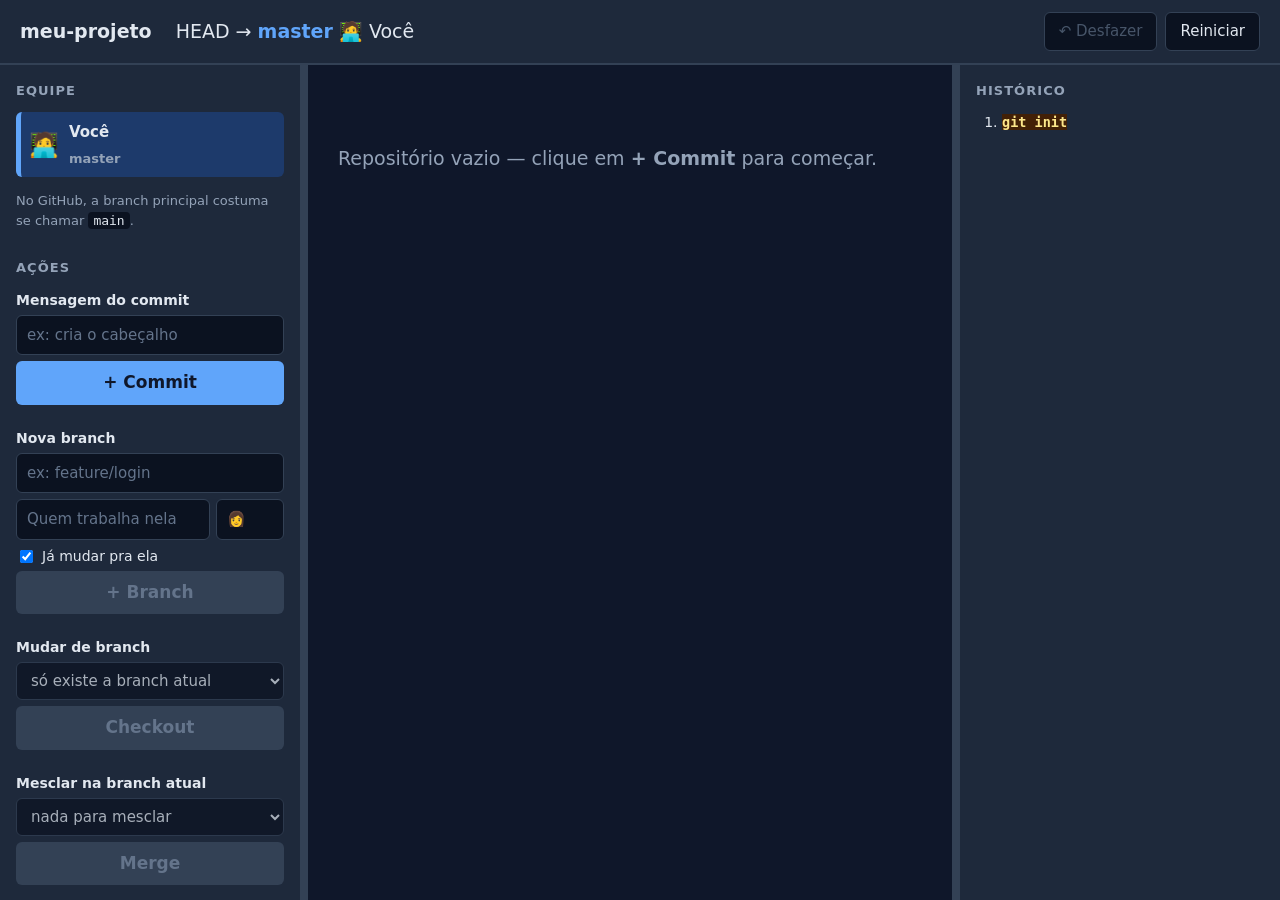
==== commit 1a311546: "Recusa e README passam a dizer a regra certa A frase dizia que forcar apaga e "os commits dela ficam" ====
--- a/branches-na-pratica.html
+++ b/branches-na-pratica.html
@@ -654,7 +654,7 @@
       return {
         ok: false,
         erro: "A branch " + nome + " não foi mesclada em " + atual.nome +
-          ". Marque \"Forçar (-D)\" para apagar mesmo assim — os commits dela ficam abandonados."
+          ". Marque \"Forçar (-D)\" para apagar mesmo assim — os commits que só ela alcançava ficam abandonados."
       };
     }
 
